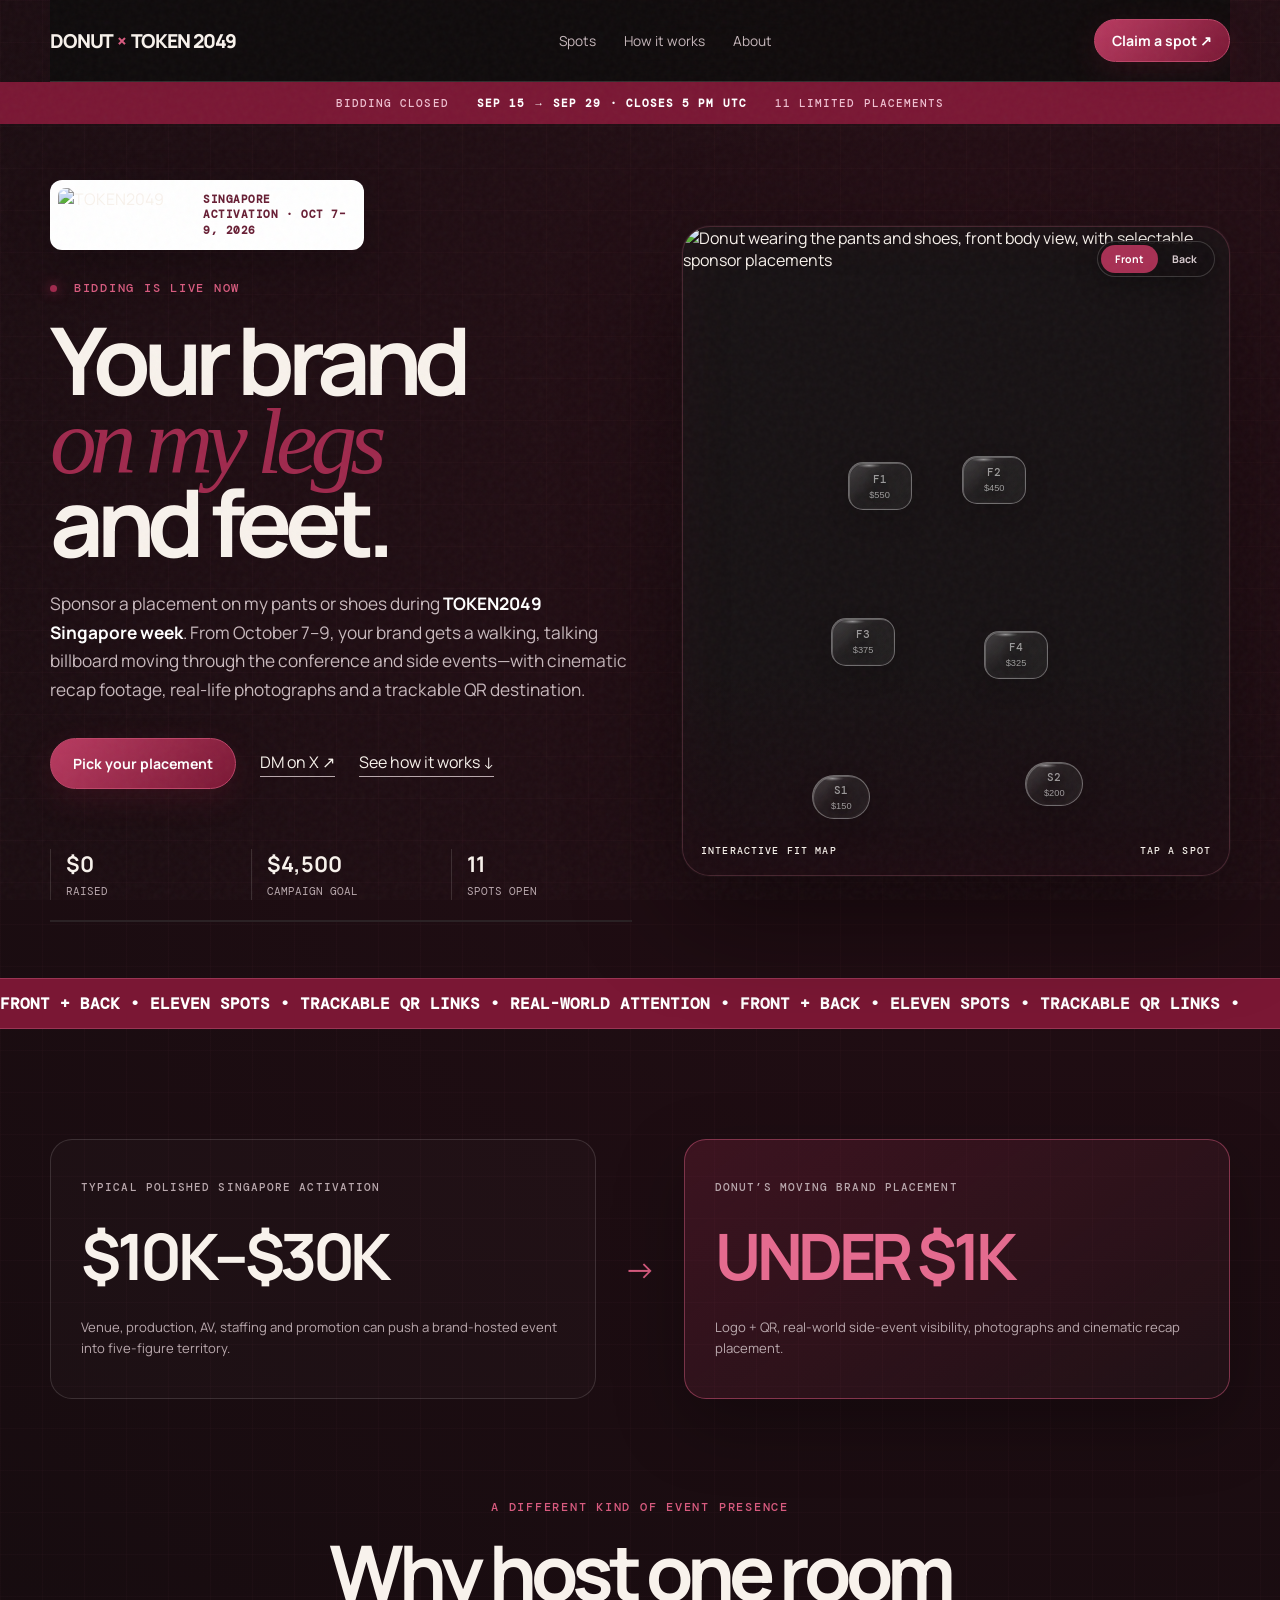
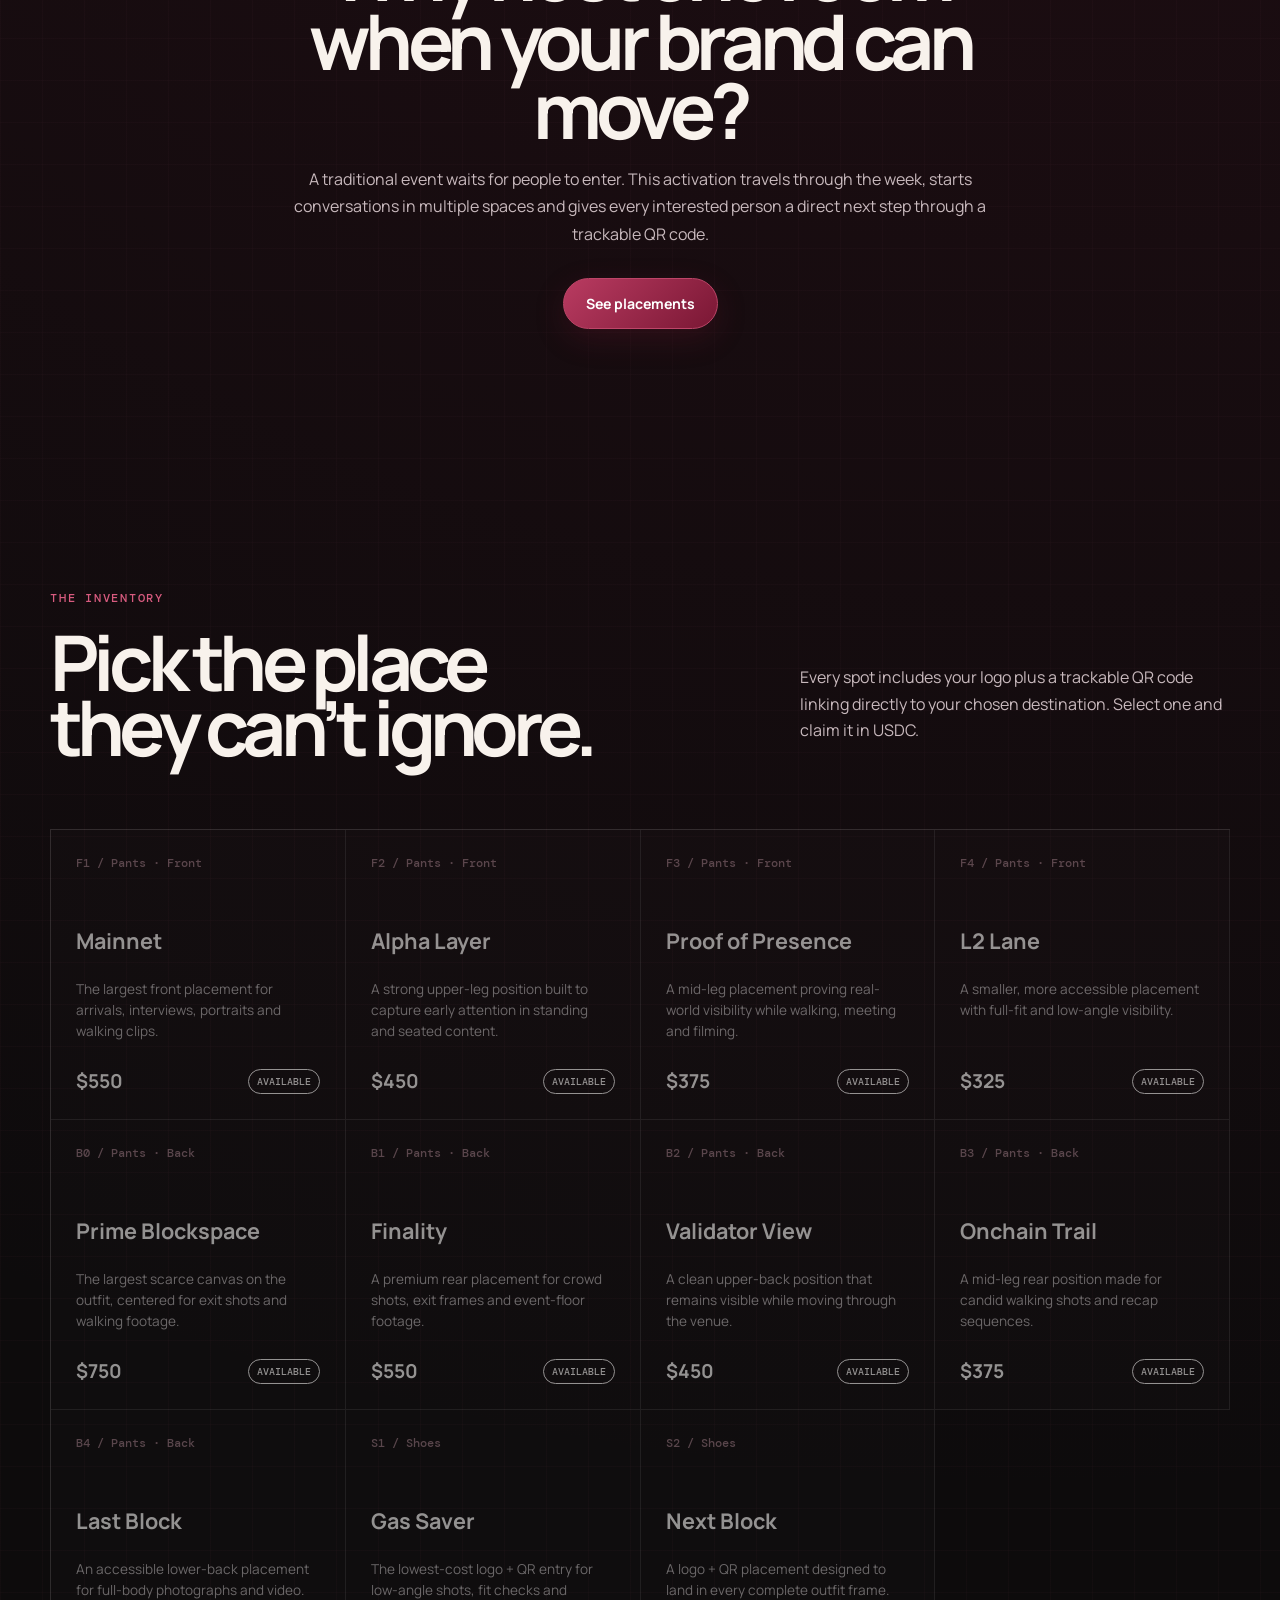
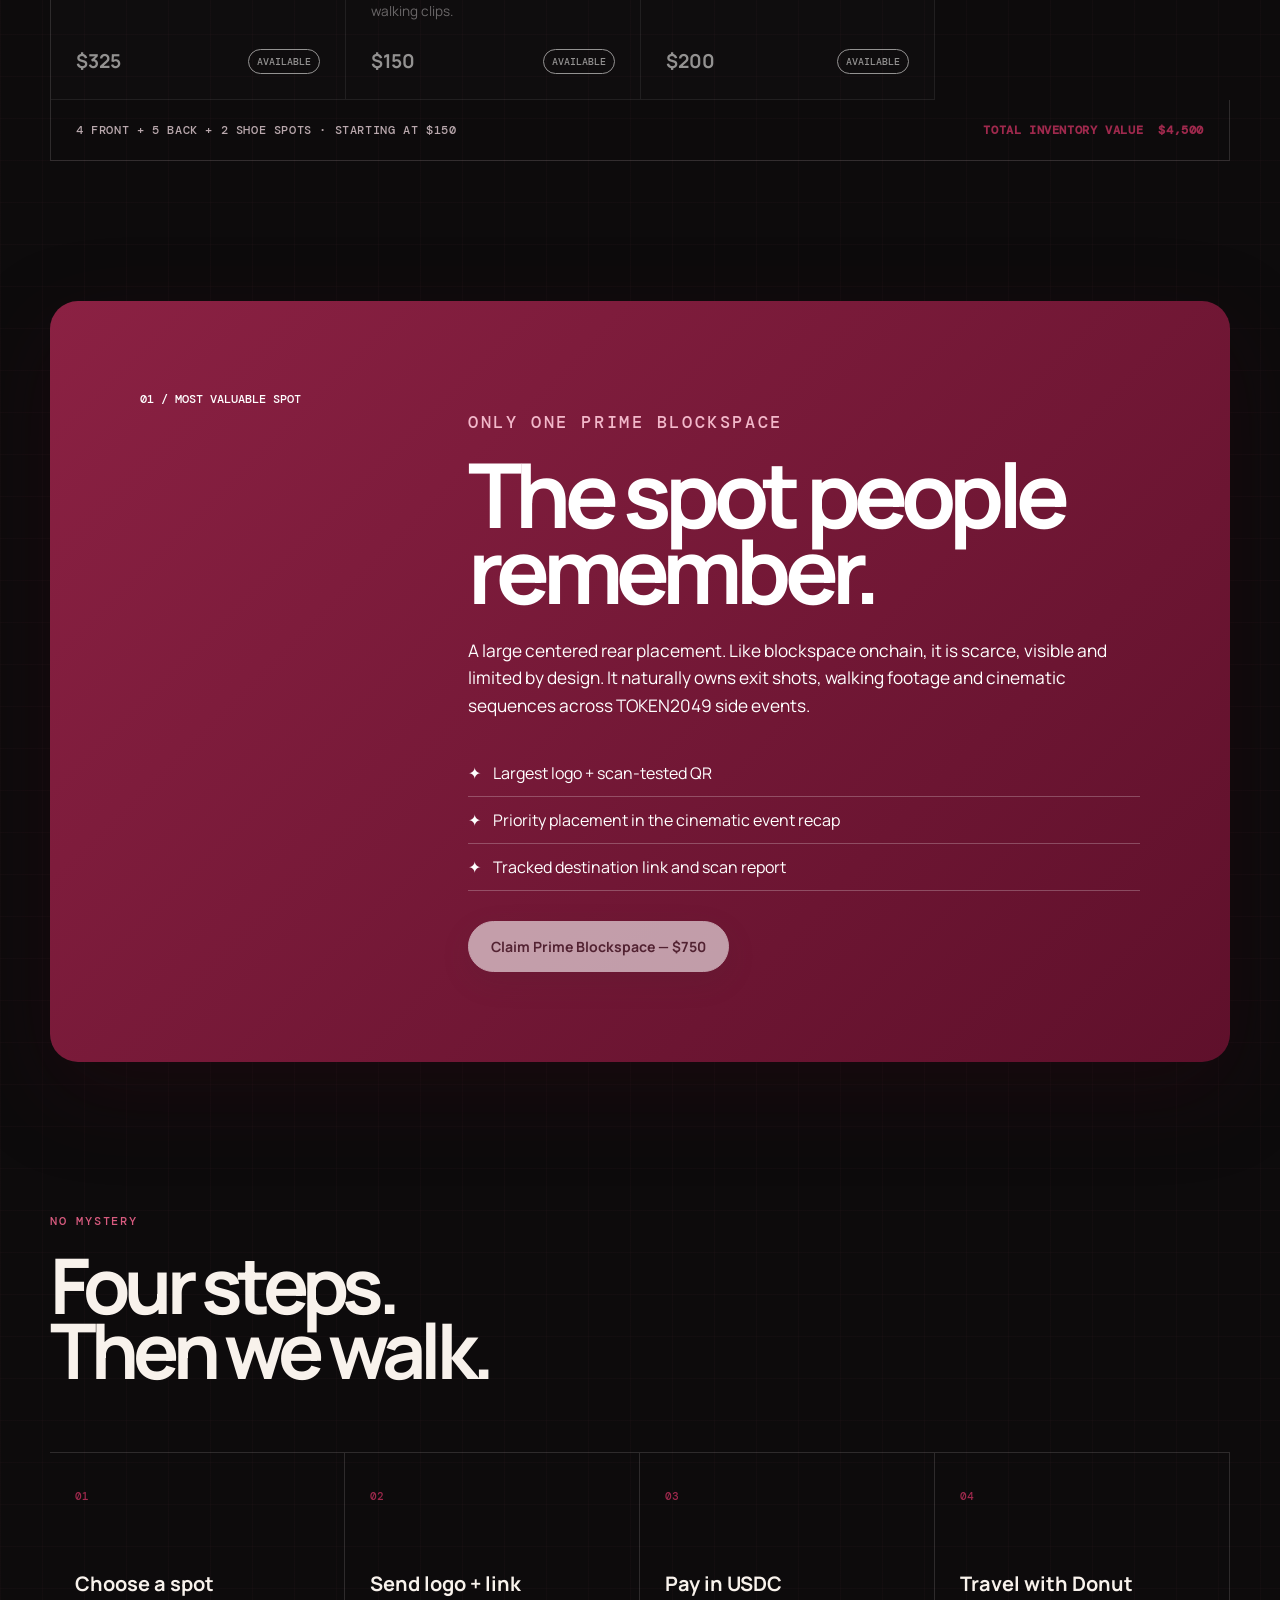
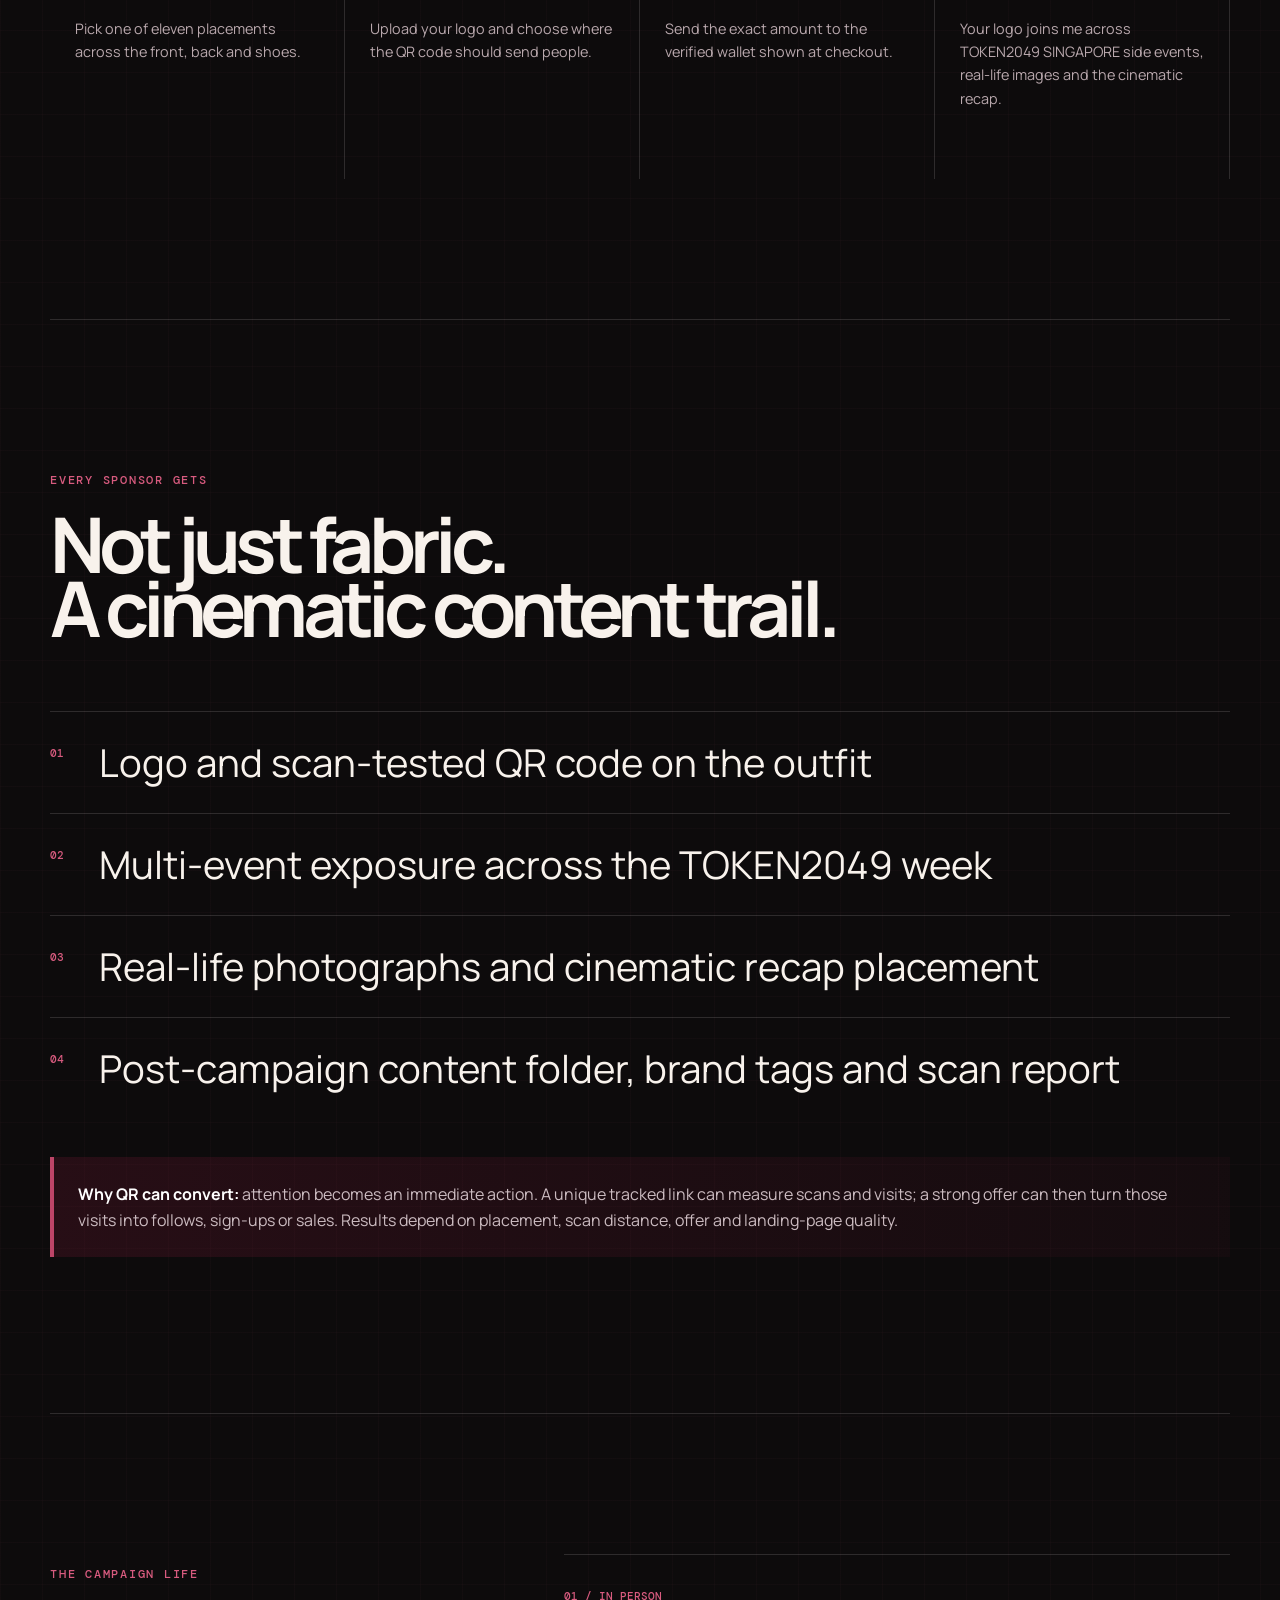
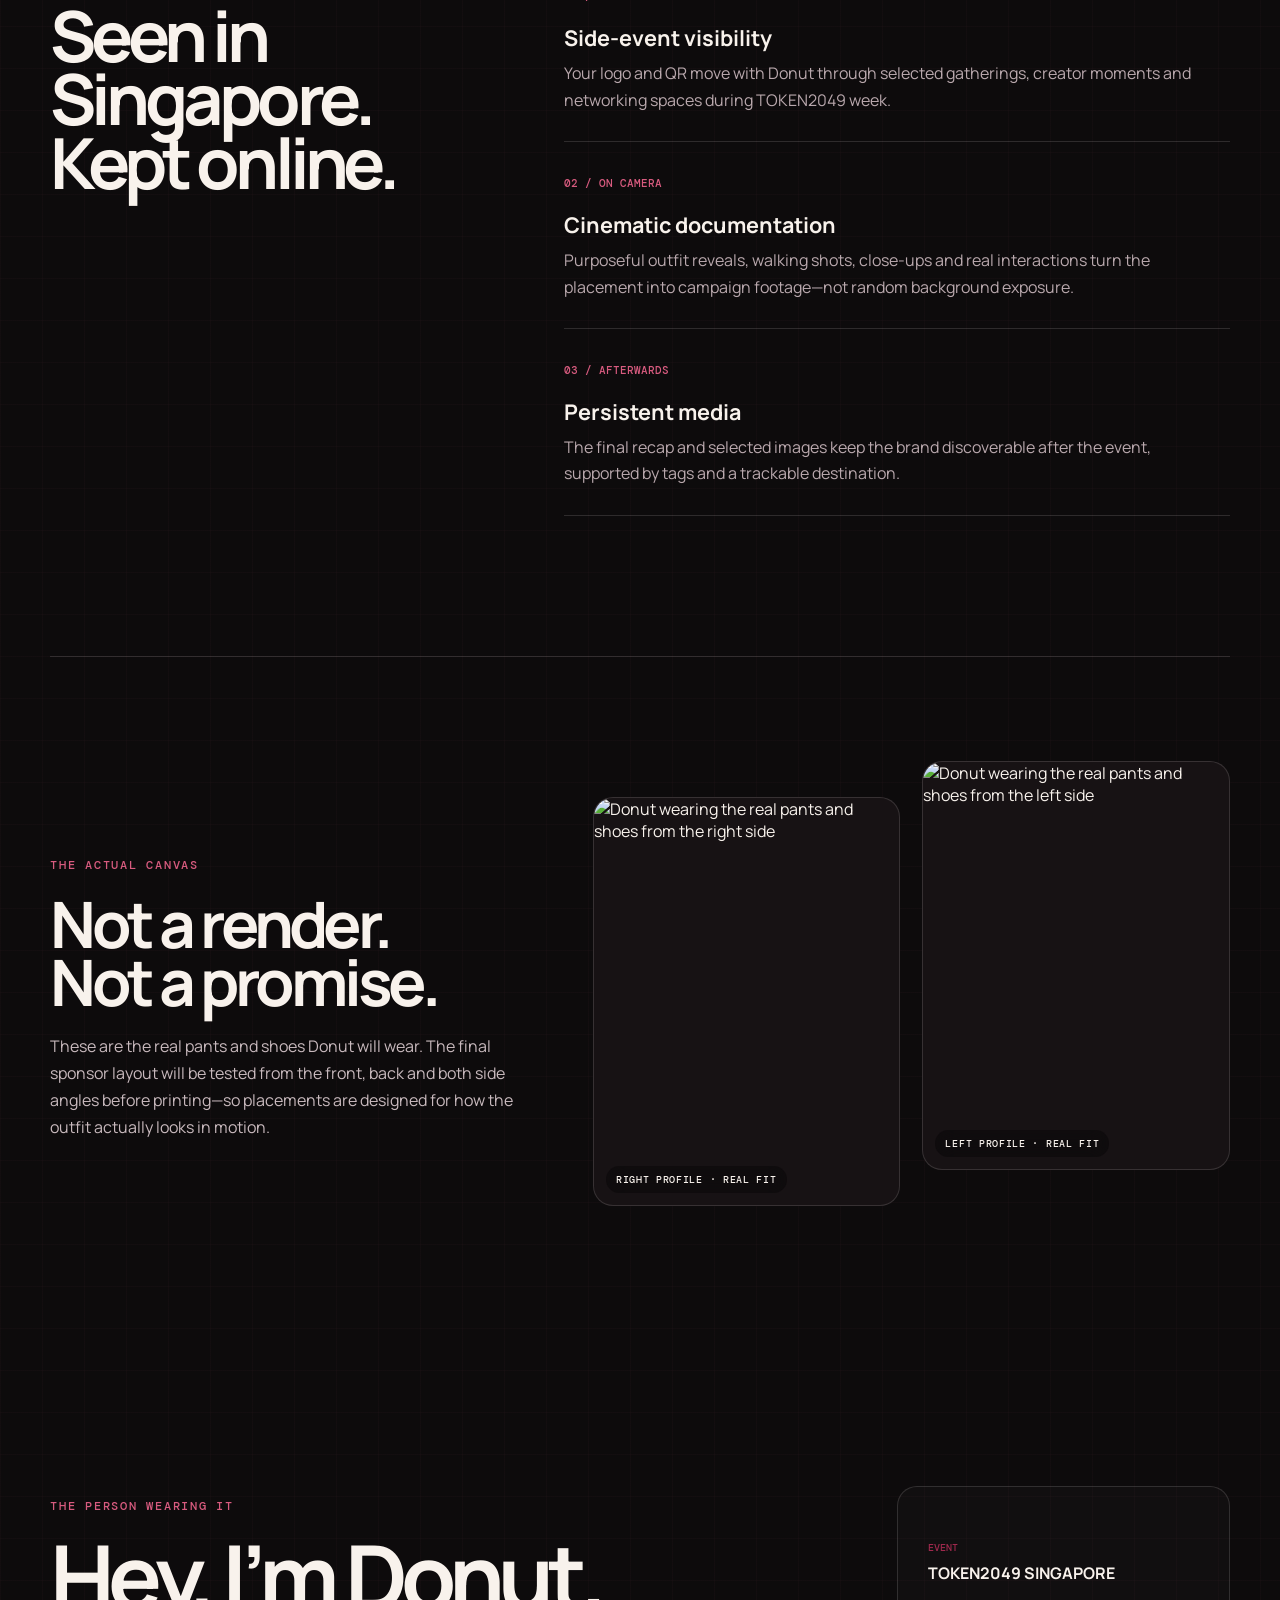
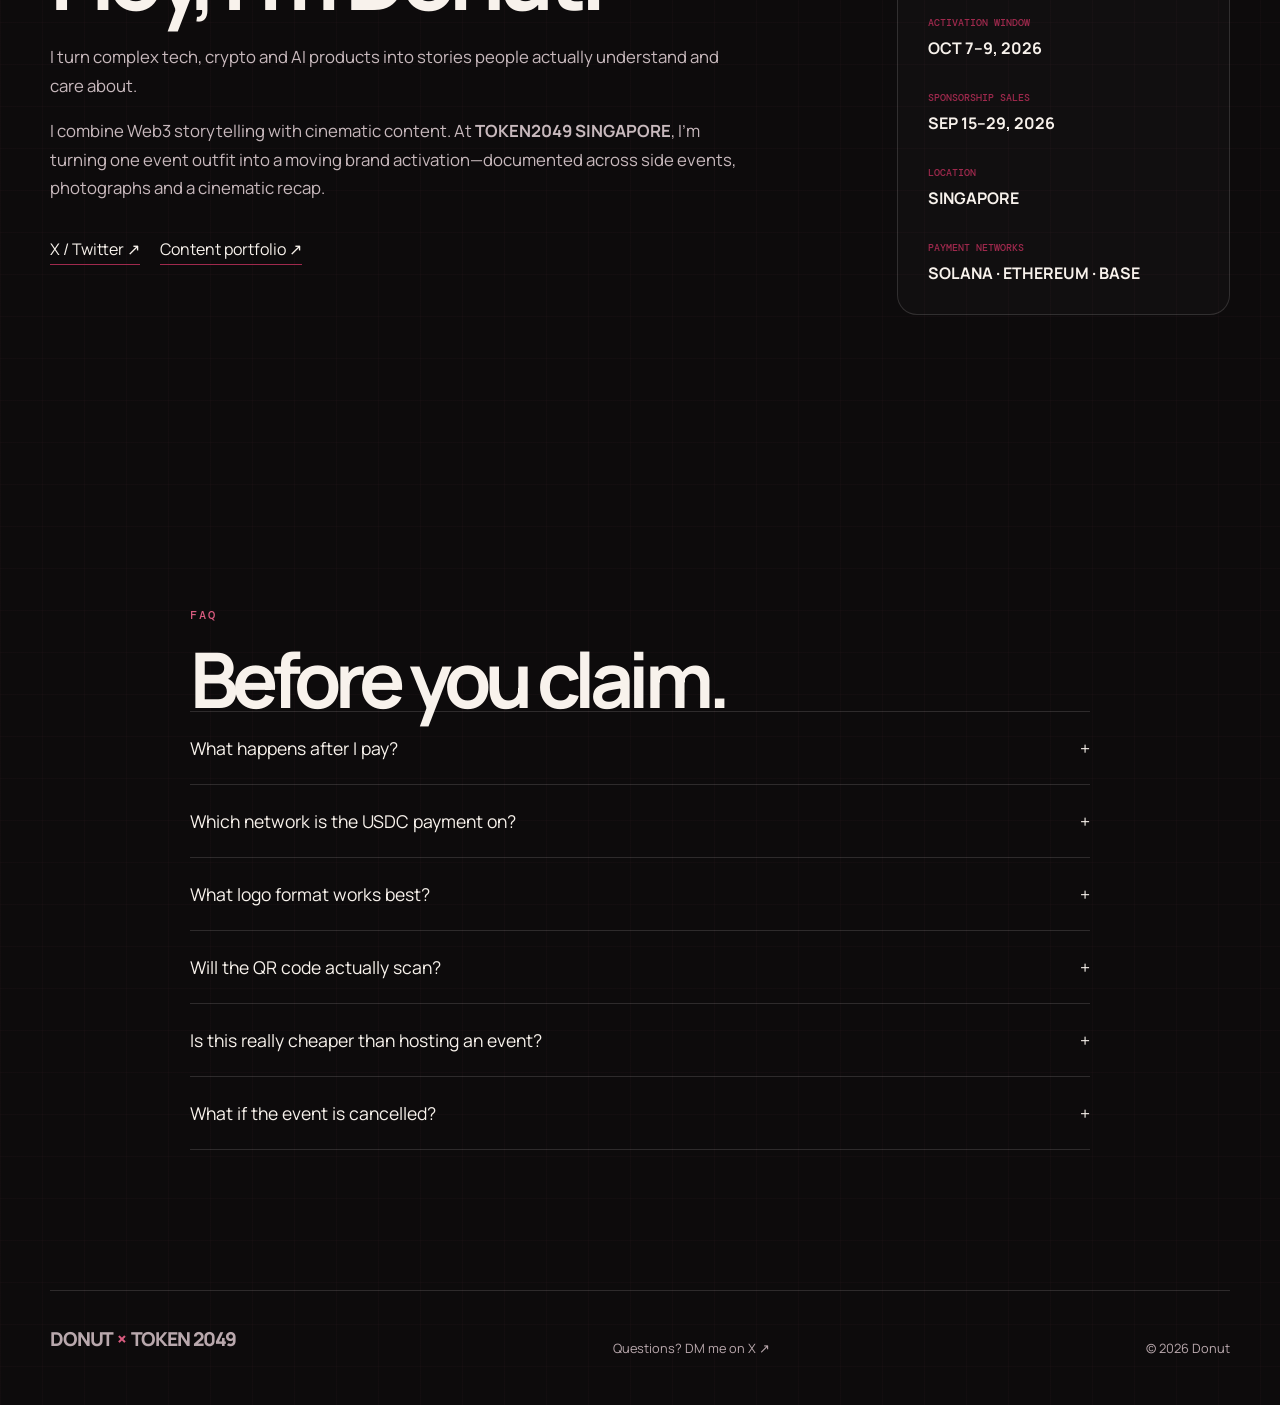
==== index.html @ ab28716c "Add files via upload" ====
<!doctype html>
<html lang="en">
<head>
  <meta charset="utf-8" />
  <meta name="viewport" content="width=device-width,initial-scale=1" />
  <meta name="theme-color" content="#0b0b0b" />
  <meta name="description" content="Your brand on Donut's legs and feet at TOKEN2049 SINGAPORE—real-world placement, cinematic side-event coverage and trackable QR traffic." />
  <title>Wear the Brand — Donut</title>
  <link rel="preconnect" href="https://fonts.googleapis.com">
  <link rel="preconnect" href="https://fonts.gstatic.com" crossorigin>
  <link href="https://fonts.googleapis.com/css2?family=DM+Mono:wght@400;500&family=Manrope:wght@400;600;700;800&display=swap" rel="stylesheet">
  <link rel="stylesheet" href="./styles.css" />
  <link rel="stylesheet" href="./theme.css" />
  <style>.inventory-total{display:flex;justify-content:space-between;gap:20px;padding:22px 25px;border:1px solid var(--line);border-top:0;font:500 .76rem DM Mono;text-transform:uppercase;letter-spacing:.05em}.inventory-total span{color:var(--muted)}.inventory-total strong{color:var(--acid)}@media(max-width:520px){.inventory-total{align-items:flex-start;flex-direction:column}}</style>
</head>
<body>
  <div class="grain"></div>
  <header class="nav wrap">
    <a class="brand" href="#top">DONUT<span>×</span>TOKEN 2049</a>
    <nav aria-label="Primary navigation">
      <a href="#spots">Spots</a><a href="#how">How it works</a><a href="#about">About</a>
    </nav>
    <a class="pill small" href="#spots">Claim a spot ↗</a>
  </header>
  <div class="sales-banner"><span id="sales-status">BIDDING LIVE</span><strong>SEP 15 → SEP 29 · CLOSES 5 PM UTC</strong><span>11 LIMITED PLACEMENTS</span></div>

  <main id="top">
    <section class="hero wrap">
      <div class="hero-copy">
        <div class="event-lockup"><img src="./assets/token2049-logo.jpg" alt="TOKEN2049" /><span>Singapore activation · Oct 7–9, 2026</span></div>
        <p class="eyebrow"><span class="live-dot"></span> Bidding is live now</p>
        <h1>Your brand<br><em>on my legs</em><br>and feet.</h1>
        <p class="lede">Sponsor a placement on my pants or shoes during <strong>TOKEN2049 Singapore week</strong>. From October 7–9, your brand gets a walking, talking billboard moving through the conference and side events—with cinematic recap footage, real-life photographs and a trackable QR destination.</p>
        <div class="hero-actions"><a class="pill" href="#spots">Pick your placement</a><a class="text-link" href="https://x.com/donutgrillfish?s=11" target="_blank" rel="noopener noreferrer">DM on X ↗</a><a class="text-link" href="#how">See how it works ↓</a></div>
        <div class="stats"><div><strong id="raised">$0</strong><span>raised</span></div><div><strong>$4,500</strong><span>campaign goal</span></div><div><strong id="open-count">11</strong><span>spots open</span></div></div>
        <div class="progress"><i id="progress-bar"></i></div>
      </div>

      <div class="fit-stage" aria-label="Interactive placement map">
        <div class="view-tabs"><button class="view-tab active" data-view="front">Front</button><button class="view-tab" data-view="back">Back</button></div>
        <div class="fit-view active" data-panel="front">
          <img src="./assets/donut-front-body.webp" alt="Donut wearing the pants and shoes, front body view, with selectable sponsor placements" />
          <button class="marker" style="--x:36%;--y:40%" data-id="F1"><b>F1</b><span>$550</span></button>
          <button class="marker" style="--x:57%;--y:39%" data-id="F2"><b>F2</b><span>$450</span></button>
          <button class="marker" style="--x:33%;--y:64%" data-id="F3"><b>F3</b><span>$375</span></button>
          <button class="marker" style="--x:61%;--y:66%" data-id="F4"><b>F4</b><span>$325</span></button>
          <button class="marker shoe" style="--x:29%;--y:88%" data-id="S1"><b>S1</b><span>$150</span></button>
          <button class="marker shoe" style="--x:68%;--y:86%" data-id="S2"><b>S2</b><span>$200</span></button>
        </div>
        <div class="fit-view" data-panel="back">
          <img src="./assets/donut-back-body.webp" alt="Donut wearing the pants and shoes, back body view, with selectable sponsor placements" />
          <button class="marker hero-marker" style="--x:50%;--y:29%" data-id="B0"><b>B0</b><span>$750</span></button>
          <button class="marker" style="--x:35%;--y:53%" data-id="B1"><b>B1</b><span>$550</span></button>
          <button class="marker" style="--x:63%;--y:50%" data-id="B2"><b>B2</b><span>$450</span></button>
          <button class="marker" style="--x:33%;--y:79%" data-id="B3"><b>B3</b><span>$375</span></button>
          <button class="marker" style="--x:67%;--y:74%" data-id="B4"><b>B4</b><span>$325</span></button>
        </div>
        <div class="fit-caption"><span>Interactive fit map</span><span>Tap a spot</span></div>
      </div>
    </section>

    <section class="ticker" aria-hidden="true"><div>FRONT + BACK • ELEVEN SPOTS • TRACKABLE QR LINKS • REAL-WORLD ATTENTION • FRONT + BACK • ELEVEN SPOTS • TRACKABLE QR LINKS •</div></section>

    <section class="value-contrast wrap" aria-labelledby="value-title">
      <div class="value-cost"><span>TYPICAL POLISHED SINGAPORE ACTIVATION</span><strong>$10K–$30K</strong><small>Venue, production, AV, staffing and promotion can push a brand-hosted event into five-figure territory.</small></div>
      <div class="value-arrow" aria-hidden="true">→</div>
      <div class="value-offer"><span>DONUT’S MOVING BRAND PLACEMENT</span><strong>UNDER $1K</strong><small>Logo + QR, real-world side-event visibility, photographs and cinematic recap placement.</small></div>
      <div class="value-copy"><p class="eyebrow">A different kind of event presence</p><h2 id="value-title">Why host one room<br>when your brand can move?</h2><p>A traditional event waits for people to enter. This activation travels through the week, starts conversations in multiple spaces and gives every interested person a direct next step through a trackable QR code.</p><a href="#spots" class="pill">See placements</a></div>
    </section>

    <section class="section wrap" id="spots">
      <div class="section-head"><div><p class="eyebrow">The inventory</p><h2>Pick the place<br>they can’t ignore.</h2></div><p>Every spot includes your logo plus a trackable QR code linking directly to your chosen destination. Select one and claim it in USDC.</p></div>
      <div class="spot-grid" id="spot-grid"></div>
      <div class="inventory-total"><span>4 front + 5 back + 2 shoe spots · starting at $150</span><strong>Total inventory value&nbsp; $4,500</strong></div>
    </section>

    <section class="feature wrap">
      <div class="feature-tag">01 / MOST VALUABLE SPOT</div>
      <div><p class="eyebrow">Only one Prime Blockspace</p><h2>The spot people remember.</h2><p>A large centered rear placement. Like blockspace onchain, it is scarce, visible and limited by design. It naturally owns exit shots, walking footage and cinematic sequences across TOKEN2049 side events.</p><ul><li>Largest logo + scan-tested QR</li><li>Priority placement in the cinematic event recap</li><li>Tracked destination link and scan report</li></ul><button class="pill claim-feature" data-id="B0">Claim Prime Blockspace — $750</button></div>
    </section>

    <section class="section wrap" id="how">
      <div class="section-head"><div><p class="eyebrow">No mystery</p><h2>Four steps.<br>Then we walk.</h2></div></div>
      <div class="steps">
        <article><b>01</b><h3>Choose a spot</h3><p>Pick one of eleven placements across the front, back and shoes.</p></article>
        <article><b>02</b><h3>Send logo + link</h3><p>Upload your logo and choose where the QR code should send people.</p></article>
        <article><b>03</b><h3>Pay in USDC</h3><p>Send the exact amount to the verified wallet shown at checkout.</p></article>
        <article><b>04</b><h3>Travel with Donut</h3><p>Your logo joins me across TOKEN2049 SINGAPORE side events, real-life images and the cinematic recap.</p></article>
      </div>
    </section>

    <section class="perks section wrap">
      <p class="eyebrow">Every sponsor gets</p><h2>Not just fabric.<br>A cinematic content trail.</h2>
      <div class="perk-list"><div><span>01</span>Logo and scan-tested QR code on the outfit</div><div><span>02</span>Multi-event exposure across the TOKEN2049 week</div><div><span>03</span>Real-life photographs and cinematic recap placement</div><div><span>04</span>Post-campaign content folder, brand tags and scan report</div></div>
      <p class="conversion-note"><strong>Why QR can convert:</strong> attention becomes an immediate action. A unique tracked link can measure scans and visits; a strong offer can then turn those visits into follows, sign-ups or sales. Results depend on placement, scan distance, offer and landing-page quality.</p>
    </section>

    <section class="campaign-life wrap" aria-labelledby="campaign-life-title">
      <div><p class="eyebrow">The campaign life</p><h2 id="campaign-life-title">Seen in Singapore.<br>Kept online.</h2></div>
      <div class="campaign-phases">
        <article><span>01 / IN PERSON</span><h3>Side-event visibility</h3><p>Your logo and QR move with Donut through selected gatherings, creator moments and networking spaces during TOKEN2049 week.</p></article>
        <article><span>02 / ON CAMERA</span><h3>Cinematic documentation</h3><p>Purposeful outfit reveals, walking shots, close-ups and real interactions turn the placement into campaign footage—not random background exposure.</p></article>
        <article><span>03 / AFTERWARDS</span><h3>Persistent media</h3><p>The final recap and selected images keep the brand discoverable after the event, supported by tags and a trackable destination.</p></article>
      </div>
    </section>

    <section class="real-fit wrap" aria-labelledby="real-fit-title">
      <div class="real-fit-copy"><p class="eyebrow">The actual canvas</p><h2 id="real-fit-title">Not a render.<br>Not a promise.</h2><p>These are the real pants and shoes Donut will wear. The final sponsor layout will be tested from the front, back and both side angles before printing—so placements are designed for how the outfit actually looks in motion.</p></div>
      <figure class="fit-proof fit-proof-a"><img src="./assets/donut-side-right.webp" alt="Donut wearing the real pants and shoes from the right side" /><figcaption>Right profile · real fit</figcaption></figure>
      <figure class="fit-proof fit-proof-b"><img src="./assets/donut-side-left.webp" alt="Donut wearing the real pants and shoes from the left side" /><figcaption>Left profile · real fit</figcaption></figure>
    </section>

    <section class="about wrap" id="about">
      <div class="about-card"><p class="eyebrow">The person wearing it</p><h2>Hey, I’m Donut.</h2><p>I turn complex tech, crypto and AI products into stories people actually understand and care about.</p><p>I combine Web3 storytelling with cinematic content. At <strong>TOKEN2049 SINGAPORE</strong>, I’m turning one event outfit into a moving brand activation—documented across side events, photographs and a cinematic recap.</p><div class="about-links"><a href="https://x.com/donutgrillfish?s=11" target="_blank" rel="noopener noreferrer">X / Twitter ↗</a><a href="https://donut-portfolio-one.vercel.app/content" target="_blank" rel="noopener noreferrer">Content portfolio ↗</a></div></div>
      <aside><span>EVENT</span><strong>TOKEN2049 SINGAPORE</strong><span>ACTIVATION WINDOW</span><strong>OCT 7–9, 2026</strong><span>SPONSORSHIP SALES</span><strong>SEP 15–29, 2026</strong><span>LOCATION</span><strong>SINGAPORE</strong><span>PAYMENT NETWORKS</span><strong>SOLANA · ETHEREUM · BASE</strong></aside>
    </section>

    <section class="section wrap faq"><p class="eyebrow">FAQ</p><h2>Before you claim.</h2>
      <details><summary>What happens after I pay?<span>+</span></summary><p>Submit the transaction hash and your logo. I’ll verify the payment and mark your placement as claimed.</p></details>
      <details><summary>Which network is the USDC payment on?<span>+</span></summary><p>Choose Solana, Ethereum ERC-20 or Base in the checkout. The verified wallet updates for the selected network. Only send native USDC on that exact network.</p></details>
      <details><summary>What logo format works best?<span>+</span></summary><p>A transparent SVG is ideal. A high-resolution transparent PNG also works.</p></details>
      <details><summary>Will the QR code actually scan?<span>+</span></summary><p>Each placement will be physically scan-tested before the event. Pants spots allow larger codes; shoe codes will use the flattest outward-facing area available. Final size depends on the real outfit photos and print test.</p></details>
      <details><summary>Is this really cheaper than hosting an event?<span>+</span></summary><p>Yes, compared with a polished brand-hosted activation. Public Singapore cost guides show that venue, production, AV, staffing and promotion can collectively reach five figures. Every placement here is below $1,000, although the experiences are not identical and results still depend on the offer and execution.</p></details>
      <details><summary>What if the event is cancelled?<span>+</span></summary><p>[INSERT YOUR REFUND POLICY].</p></details>
    </section>
  </main>

  <footer class="wrap"><a class="brand" href="#top">DONUT<span>×</span>TOKEN 2049</a><p>Questions? <a href="https://x.com/donutgrillfish?s=11" target="_blank" rel="noopener noreferrer">DM me on X ↗</a></p><p>© 2026 Donut</p></footer>

  <dialog id="claim-modal">
    <button class="modal-close" aria-label="Close dialog">×</button>
    <p class="eyebrow">Claim placement</p><h2 id="modal-title">T1 — $[PRICE]</h2>
    <form id="claim-form">
      <label>Brand name<input required name="brand" placeholder="Your project or company" /></label>
      <label>Work email<input required type="email" name="email" placeholder="you@brand.com" /></label>
      <label>QR destination<input required type="url" name="destination" placeholder="Website, X account, Telegram or campaign link" /></label>
      <label>Logo file <small>Optional — send it later if needed</small><input type="file" name="logo" accept=".png,.svg,image/png,image/svg+xml" /></label>
      <label>Transaction hash<input required name="transaction" placeholder="Paste USDC transaction hash" /></label>
      <label>Payment network<select id="payment-network" name="network"><option value="solana">Solana USDC</option><option value="ethereum">Ethereum ERC-20 USDC</option><option value="base">Base USDC</option></select></label>
      <div class="wallet"><span id="wallet-label">ONCHAIN CLAIM · SOLANA USDC</span><code id="wallet-address">9waU4ReAW6YCxbyCae4d2WsyQsTYhSkiA5s5pdFWG8ip</code><button type="button" id="copy-wallet">Copy selected wallet</button><small>Send only native USDC using the network selected above. A wrong-network transfer may be unrecoverable.</small></div>
      <button class="pill full" type="submit">Confirm my spot</button>
      <p class="form-note">This prototype stores nothing yet. Connect the form endpoint and wallet before launch.</p>
    </form>
  </dialog>
  <div class="toast" role="status" aria-live="polite"></div>
  <script src="./script.js"></script>
</body>
</html>
---- styles.css ----
:root{--ink:#0b0b0b;--paper:#f4f1e8;--acid:#c7ff34;--muted:#a8a8a1;--line:rgba(244,241,232,.18)}*{box-sizing:border-box}html{scroll-behavior:smooth}body{margin:0;background:var(--ink);color:var(--paper);font-family:Manrope,Arial,sans-serif;overflow-x:hidden}a{color:inherit;text-decoration:none}.grain{position:fixed;inset:0;pointer-events:none;z-index:20;opacity:.055;background-image:url("data:image/svg+xml,%3Csvg viewBox='0 0 180 180' xmlns='http://www.w3.org/2000/svg'%3E%3Cfilter id='n'%3E%3CfeTurbulence type='fractalNoise' baseFrequency='.9' numOctaves='3' stitchTiles='stitch'/%3E%3C/filter%3E%3Crect width='100%25' height='100%25' filter='url(%23n)' opacity='.8'/%3E%3C/svg%3E")}.wrap{width:min(1180px,calc(100% - 40px));margin-inline:auto}.nav{height:82px;display:flex;align-items:center;justify-content:space-between;border-bottom:1px solid var(--line);position:relative;z-index:10}.brand{font-weight:800;letter-spacing:-.06em;font-size:1.2rem}.brand span{color:var(--acid);margin-inline:.22em}.nav nav{display:flex;gap:28px;font-size:.86rem;color:var(--muted)}.nav nav a:hover{color:var(--paper)}.pill{border:1px solid var(--acid);background:var(--acid);color:var(--ink);border-radius:999px;padding:15px 22px;font:700 .88rem Manrope;display:inline-flex;align-items:center;justify-content:center;cursor:pointer;transition:.2s}.pill:hover{box-shadow:0 0 0 5px rgba(199,255,52,.15);transform:translateY(-2px)}.pill.small{padding:11px 17px}.hero{min-height:calc(100vh - 82px);display:grid;grid-template-columns:1.03fr .97fr;align-items:center;gap:50px;padding-block:56px}.eyebrow{text-transform:uppercase;font:500 .73rem DM Mono;letter-spacing:.15em;color:var(--acid)}.live-dot{display:inline-block;width:7px;height:7px;background:var(--acid);border-radius:50%;box-shadow:0 0 12px var(--acid);margin-right:8px}.hero h1,.section h2,.feature h2,.about h2{font-size:clamp(3.5rem,7.3vw,7.2rem);letter-spacing:-.075em;line-height:.84;margin:24px 0 30px}.hero h1 em{font-family:Georgia,serif;font-weight:400;color:var(--acid)}.lede{max-width:620px;color:#c6c6bf;font-size:1.08rem;line-height:1.65}.lede strong{color:var(--paper)}.hero-actions{display:flex;gap:24px;align-items:center;margin-top:34px}.text-link{border-bottom:1px solid var(--muted);padding-bottom:3px}.stats{display:grid;grid-template-columns:repeat(3,1fr);gap:20px;margin-top:60px}.stats div{border-left:1px solid var(--line);padding-left:15px}.stats strong{font-size:1.35rem;display:block}.stats span{font:400 .68rem DM Mono;color:var(--muted);text-transform:uppercase}.progress{height:2px;background:#333;margin-top:20px}.progress i{height:100%;width:0;background:var(--acid);display:block}.fit-stage{position:relative;border-radius:28px;overflow:hidden;min-height:650px;background:#161616;border:1px solid var(--line)}.fit-stage:after{content:"";position:absolute;inset:0;background:linear-gradient(180deg,transparent 65%,rgba(0,0,0,.5));pointer-events:none}.fit-stage img{width:100%;height:100%;object-fit:cover;position:absolute;inset:0}.marker{position:absolute;left:var(--x);top:var(--y);transform:translate(-50%,-50%);z-index:2;width:76px;height:76px;border-radius:50%;border:1px solid rgba(255,255,255,.65);background:rgba(11,11,11,.65);color:white;backdrop-filter:blur(10px);cursor:pointer;transition:.2s}.marker:before{content:"";position:absolute;inset:-7px;border:1px dashed rgba(199,255,52,.45);border-radius:50%}.marker:hover,.marker.active{background:var(--acid);color:var(--ink);scale:1.08}.marker b{display:block;font:500 .8rem DM Mono}.marker span{font-size:.62rem}.marker.shoe{width:68px;height:68px}.fit-caption{position:absolute;z-index:3;bottom:18px;left:18px;right:18px;display:flex;justify-content:space-between;font:500 .65rem DM Mono;text-transform:uppercase;letter-spacing:.11em}.ticker{border-block:1px solid var(--line);overflow:hidden;white-space:nowrap;color:var(--ink);background:var(--acid);font:800 1rem DM Mono;padding:14px 0}.ticker div{animation:marquee 18s linear infinite}@keyframes marquee{to{transform:translateX(-50%)}}.section{padding-block:140px}.section-head{display:flex;justify-content:space-between;gap:40px;align-items:end;margin-bottom:70px}.section-head h2,.perks h2,.faq h2{font-size:clamp(3rem,6vw,6rem);margin-bottom:0}.section-head>p{max-width:430px;color:var(--muted);line-height:1.65}.spot-grid{display:grid;grid-template-columns:repeat(4,1fr);border-top:1px solid var(--line);border-left:1px solid var(--line)}.spot-card{min-height:290px;padding:25px;border-right:1px solid var(--line);border-bottom:1px solid var(--line);display:flex;flex-direction:column;cursor:pointer;transition:.25s}.spot-card:hover{background:var(--paper);color:var(--ink)}.spot-card .code{font:500 .75rem DM Mono;color:var(--acid)}.spot-card:hover .code{color:#558600}.spot-card h3{font-size:1.35rem;margin:55px 0 10px}.spot-card p{font-size:.85rem;line-height:1.55;color:var(--muted)}.spot-card footer{margin-top:auto;display:flex;justify-content:space-between;align-items:end}.spot-card footer strong{font-size:1.2rem}.available{font:500 .65rem DM Mono;text-transform:uppercase;border:1px solid currentColor;border-radius:99px;padding:5px 8px}.feature{background:var(--acid);color:var(--ink);display:grid;grid-template-columns:.6fr 1.4fr;gap:40px;padding:90px;border-radius:28px}.feature-tag{font:500 .75rem DM Mono}.feature h2{font-size:clamp(3.5rem,7vw,7rem);margin-top:20px}.feature .eyebrow{color:#3a4d00}.feature p{max-width:650px;font-size:1.08rem;line-height:1.6}.feature ul{list-style:none;padding:0;margin:30px 0}.feature li{padding:12px 0;border-bottom:1px solid rgba(0,0,0,.25)}.feature li:before{content:"✦";margin-right:12px}.feature .pill{background:var(--ink);color:var(--paper);border-color:var(--ink)}.steps{display:grid;grid-template-columns:repeat(4,1fr);border-top:1px solid var(--line)}.steps article{padding:30px 25px 55px;border-right:1px solid var(--line)}.steps b{font:500 .7rem DM Mono;color:var(--acid)}.steps h3{font-size:1.25rem;margin-top:65px}.steps p{color:var(--muted);line-height:1.6;font-size:.9rem}.perks{border-block:1px solid var(--line)}.perk-list{margin-top:70px}.perk-list div{font-size:clamp(1.4rem,3vw,2.6rem);padding:24px 0;border-top:1px solid var(--line);display:flex;gap:35px}.perk-list span{font:500 .7rem DM Mono;color:var(--acid);padding-top:10px}.about{display:grid;grid-template-columns:1.4fr .6fr;gap:70px;padding-block:140px}.about-card p:not(.eyebrow){color:#c1c1bb;line-height:1.7;max-width:700px;font-size:1.05rem}.about-card h2{font-size:clamp(3.8rem,7vw,7rem)}.about-links{display:flex;gap:20px;margin-top:35px}.about-links a{border-bottom:1px solid var(--acid);padding-bottom:4px}.about aside{border:1px solid var(--line);border-radius:20px;padding:30px;display:grid;align-content:center;gap:8px}.about aside span{font:500 .65rem DM Mono;color:var(--acid);margin-top:24px}.about aside strong{font-size:1rem;word-break:break-word}.faq{max-width:900px}.faq details{border-top:1px solid var(--line)}.faq details:last-child{border-bottom:1px solid var(--line)}.faq summary{cursor:pointer;list-style:none;font-size:1.1rem;padding:24px 0;display:flex;justify-content:space-between}.faq details p{color:var(--muted);line-height:1.6;max-width:700px}.faq details[open] summary span{transform:rotate(45deg)}footer.wrap{border-top:1px solid var(--line);padding-block:35px;display:flex;justify-content:space-between;color:var(--muted);font-size:.8rem}dialog{width:min(560px,calc(100% - 28px));background:#111;color:var(--paper);border:1px solid #3a3a3a;border-radius:24px;padding:38px;box-shadow:0 30px 120px #000}dialog::backdrop{background:rgba(0,0,0,.76);backdrop-filter:blur(8px)}dialog h2{font-size:2.2rem;letter-spacing:-.05em}.modal-close{position:absolute;right:20px;top:18px;border:0;background:transparent;color:white;font-size:1.8rem;cursor:pointer}form{display:grid;gap:18px}label{display:grid;gap:8px;font:500 .72rem DM Mono;text-transform:uppercase;color:var(--muted)}input{width:100%;background:#1e1e1e;border:1px solid #363636;border-radius:10px;padding:14px;color:white;font:400 .95rem Manrope}.wallet{background:var(--acid);color:var(--ink);padding:16px;border-radius:12px;display:grid;gap:7px}.wallet span{font-size:.7rem;text-transform:uppercase}.wallet code{overflow:hidden;text-overflow:ellipsis}.wallet button{justify-self:start;border:0;background:#0b0b0b;color:white;border-radius:99px;padding:6px 10px;cursor:pointer}.full{width:100%}.form-note{font-size:.72rem;color:var(--muted);line-height:1.5}.toast{position:fixed;bottom:24px;left:50%;transform:translate(-50%,20px);opacity:0;background:var(--acid);color:var(--ink);border-radius:99px;padding:12px 18px;z-index:99;font-weight:700;transition:.25s}.toast.show{opacity:1;transform:translate(-50%,0)}@media(max-width:850px){.nav nav{display:none}.hero{grid-template-columns:1fr}.hero-copy{padding-top:30px}.fit-stage{min-height:620px}.stats{margin-top:40px}.spot-grid{grid-template-columns:repeat(2,1fr)}.feature{grid-template-columns:1fr;padding:45px 25px}.steps{grid-template-columns:repeat(2,1fr)}.about{grid-template-columns:1fr}.section{padding-block:95px}}@media(max-width:520px){.wrap{width:min(100% - 24px,1180px)}.nav{height:68px}.nav .pill{font-size:0;padding:10px}.nav .pill:after{content:"Claim ↗";font-size:.74rem}.hero{padding-top:24px}.hero h1{font-size:3.55rem}.hero-actions{align-items:flex-start;flex-direction:column}.fit-stage{min-height:500px}.marker{width:56px;height:56px}.marker.shoe{width:52px;height:52px}.stats{gap:8px}.stats strong{font-size:1.1rem}.section-head{display:block}.section-head>p{margin-top:30px}.spot-grid{grid-template-columns:1fr}.steps{grid-template-columns:1fr}.feature{width:calc(100% - 24px)}footer.wrap{flex-direction:column;gap:12px}dialog{padding:30px 20px}}
---- theme.css ----
:root{
  --ink:#f8f2ec;
  --paper:#0d0b0c;
  --acid:#9f294d;
  --muted:#b9a8ad;
  --line:rgba(248,242,236,.14)
}
body{background-image:linear-gradient(rgba(216,91,127,.026) 1px,transparent 1px),linear-gradient(90deg,rgba(216,91,127,.026) 1px,transparent 1px),radial-gradient(circle at 82% 4%,rgba(122,23,52,.22),transparent 30%);background-size:42px 42px,42px 42px,auto;background-color:var(--paper);color:var(--ink)}
.grain{opacity:.045}
.nav{background:rgba(13,11,12,.82);backdrop-filter:blur(18px);border-color:var(--line)}
.sales-banner{min-height:42px;padding:9px 20px;display:flex;align-items:center;justify-content:center;gap:28px;background:#7a1734;color:#fff;font:500 .67rem DM Mono;letter-spacing:.1em;text-align:center}.sales-banner strong{color:#fff}.sales-banner span{color:#efbfd0}
.nav nav{color:#c7b8bc}.nav nav a:hover{color:#fff}
.brand span,.eyebrow,.perk-list span,.inventory-total strong{color:#d85b7f}
.pill{background:linear-gradient(135deg,#b93b61,#7a1734);border-color:#bd4568;color:#fff;box-shadow:0 10px 30px rgba(122,23,52,.24)}
.pill:hover{box-shadow:0 0 0 5px rgba(185,59,97,.16),0 16px 35px rgba(122,23,52,.3)}
.lede,.about-card p:not(.eyebrow),.section-head>p{color:#c8b9bd}.lede strong{color:#fff}
.event-lockup{display:inline-flex;align-items:center;gap:15px;padding:7px 15px 7px 7px;margin-bottom:18px;background:#fff;border:1px solid rgba(255,255,255,.16);border-radius:12px;box-shadow:0 15px 45px rgba(0,0,0,.24)}.event-lockup img{width:130px;height:54px;object-fit:contain;border-radius:8px}.event-lockup span{color:#681f35;font:700 .68rem DM Mono;text-transform:uppercase;letter-spacing:.05em;max-width:145px;line-height:1.4}
.progress{background:#2b2225}.progress i{background:#bf4569}
.fit-stage{background:#171214;border-color:rgba(216,91,127,.25);box-shadow:0 35px 110px rgba(0,0,0,.48),0 0 0 1px rgba(255,255,255,.03),inset 0 0 60px rgba(122,23,52,.08)}
.fit-stage:after{background:linear-gradient(180deg,transparent 68%,rgba(31,5,14,.5))}
.fit-view{display:none;position:absolute;inset:0}.fit-view.active{display:block}.fit-view img{width:100%;height:100%;object-fit:cover;object-position:center}
.view-tabs{position:absolute;z-index:6;top:14px;right:14px;display:flex;padding:3px;background:rgba(20,15,17,.9);border:1px solid rgba(255,255,255,.17);border-radius:999px;box-shadow:0 8px 24px rgba(0,0,0,.28);backdrop-filter:blur(15px)}
.view-tab{border:0;background:transparent;color:#d8cbd0;border-radius:999px;padding:7px 14px;font:700 .66rem Manrope;cursor:pointer}.view-tab:hover{color:#fff}.view-tab.active{background:#a72f53;color:white}
.marker,.marker.shoe{width:64px;height:48px;border-radius:15px;background:linear-gradient(145deg,rgba(255,255,255,.2),rgba(255,255,255,.09) 48%,rgba(255,255,255,.04));color:#fff;border:1px solid rgba(255,255,255,.62);box-shadow:inset 1px 1px 0 rgba(255,255,255,.48),inset -1px -1px 0 rgba(255,255,255,.08),0 9px 24px rgba(0,0,0,.24);backdrop-filter:blur(18px) saturate(105%);-webkit-backdrop-filter:blur(18px) saturate(105%);overflow:visible}
.marker:before{content:"";position:absolute;inset:1px;border:0;border-radius:inherit;background:linear-gradient(135deg,rgba(255,255,255,.16),transparent 42%,rgba(255,255,255,.06));box-shadow:none;pointer-events:none}.marker:after{content:"";position:absolute;left:8px;top:0;width:40%;height:5px;border-radius:999px;background:radial-gradient(ellipse,rgba(255,255,255,.92),rgba(255,255,255,.25) 45%,transparent 72%);filter:blur(.2px);pointer-events:none}.marker:hover,.marker.active{background:linear-gradient(145deg,rgba(255,255,255,.3),rgba(255,255,255,.14) 55%,rgba(255,255,255,.08));color:#fff;scale:1.04}.marker b,.marker span{position:relative;z-index:1;text-shadow:0 2px 7px rgba(0,0,0,.95)}.marker b{font-size:.7rem}.marker span{font-size:.58rem}.marker.shoe{width:58px;height:44px;border-radius:999px}
.hero-marker{width:140px;height:94px;border-radius:26px;background:linear-gradient(145deg,rgba(255,255,255,.24),rgba(255,255,255,.1) 50%,rgba(255,255,255,.045));color:#fff;border-color:rgba(255,255,255,.72);box-shadow:inset 1px 1px 0 rgba(255,255,255,.55),inset -1px -1px 0 rgba(255,255,255,.1),0 14px 36px rgba(0,0,0,.3)}.hero-marker:after{left:14px;width:36%;height:7px}.hero-marker b{font-size:.84rem}.hero-marker span{font-size:.68rem}
.sales-closed [data-id]{cursor:not-allowed;filter:saturate(.25);opacity:.58}.sales-closed .spot-card:hover{background:rgba(255,255,255,.015);color:inherit;transform:none}.sales-closed .spot-card:hover .code{color:#d85b7f}.sales-closed .spot-card:hover p{color:inherit}
.ticker{background:#7a1734;color:#fff;border-color:#9b3554}
.value-contrast{padding-block:110px;display:grid;grid-template-columns:1fr auto 1fr;gap:28px;align-items:center}.value-cost,.value-offer{min-height:260px;padding:30px;border:1px solid var(--line);border-radius:22px;display:flex;flex-direction:column;justify-content:center;background:rgba(255,255,255,.02)}.value-offer{border-color:rgba(216,91,127,.48);background:linear-gradient(145deg,rgba(159,41,77,.24),rgba(255,255,255,.02));box-shadow:0 25px 70px rgba(0,0,0,.28)}.value-cost span,.value-offer span{font:500 .68rem DM Mono;letter-spacing:.1em;color:#b9a8ad}.value-cost strong,.value-offer strong{display:block;font-size:clamp(2.8rem,5vw,5.2rem);letter-spacing:-.07em;margin:18px 0}.value-offer strong{color:#e46b8f}.value-cost small,.value-offer small{font-size:.82rem;line-height:1.6;color:#b9a8ad}.value-arrow{font-size:2rem;color:#d85b7f}.value-copy{grid-column:1/-1;text-align:center;max-width:880px;margin:60px auto 0}.value-copy h2{font-size:clamp(3rem,6vw,6rem);letter-spacing:-.07em;line-height:.9;margin:22px 0}.value-copy>p:not(.eyebrow){color:#c8b9bd;line-height:1.7;max-width:700px;margin:0 auto 30px}
.spot-card{background:rgba(255,255,255,.015)}.spot-card:hover{background:#851f40;color:#fff}.spot-card .code{color:#d85b7f}.spot-card:hover .code,.spot-card:hover p{color:#fff}
.feature{background:linear-gradient(135deg,#8b2143,#5f102b);color:#fff;box-shadow:0 30px 90px rgba(50,5,20,.3)}.feature .eyebrow{color:#f2b8ca}.feature .pill{background:#fff;color:#681f35;border-color:#fff}.feature li{border-color:rgba(255,255,255,.24)}
.conversion-note{margin-top:38px;padding:24px;border-left:4px solid #bd4568;background:linear-gradient(90deg,rgba(122,23,52,.24),rgba(122,23,52,.07));color:#cbbbc0;line-height:1.65}.conversion-note strong{color:#fff}
.campaign-life{padding-block:140px;display:grid;grid-template-columns:.8fr 1.2fr;gap:70px;border-bottom:1px solid var(--line)}.campaign-life h2{font-size:clamp(3rem,5.5vw,5.8rem);letter-spacing:-.07em;line-height:.9;margin:22px 0}.campaign-phases{border-top:1px solid var(--line)}.campaign-phases article{padding:28px 0;border-bottom:1px solid var(--line)}.campaign-phases span{font:500 .7rem DM Mono;color:#d85b7f}.campaign-phases h3{font-size:1.35rem;margin:18px 0 8px}.campaign-phases p{color:#b9a8ad;line-height:1.65;max-width:650px;margin:0}
.real-fit{padding-block:140px;display:grid;grid-template-columns:1.05fr .62fr .62fr;gap:22px;align-items:end}.real-fit-copy{align-self:center;padding-right:40px}.real-fit h2{font-size:clamp(3.1rem,5vw,5.5rem);letter-spacing:-.07em;line-height:.9;margin:22px 0}.real-fit-copy>p:not(.eyebrow){color:#c8b9bd;line-height:1.7}.fit-proof{margin:0;position:relative;border:1px solid var(--line);border-radius:20px;overflow:hidden;background:#171214}.fit-proof-b{transform:translateY(-36px)}.fit-proof img{display:block;width:100%;aspect-ratio:3/4;object-fit:cover}.fit-proof figcaption{position:absolute;left:12px;bottom:12px;padding:7px 10px;border-radius:999px;background:rgba(13,11,12,.78);backdrop-filter:blur(10px);font:500 .62rem DM Mono;text-transform:uppercase;letter-spacing:.07em}
.about aside,.spot-grid,.spot-card,.steps,.faq details,footer.wrap,.inventory-total{border-color:var(--line)}
.about aside{background:rgba(255,255,255,.02)}
.faq summary{color:#f8f2ec}.faq details p{color:#b9a8ad}
dialog{background:#161113;color:#f8f2ec;border-color:rgba(255,255,255,.16)}dialog::backdrop{background:rgba(0,0,0,.76)}.modal-close{color:#fff}
input,select{background:#21191c;border:1px solid rgba(255,255,255,.15);border-radius:10px;padding:14px;color:#fff;font:400 .95rem Manrope}input:focus,select:focus{outline:2px solid #b93b61;border-color:transparent}
.wallet{background:#f0dce3;color:#4d1024}.wallet button{background:#681f35}.wallet small{font-size:.68rem;line-height:1.45;color:#714158}
@media(max-width:850px){.campaign-life{grid-template-columns:1fr;padding-block:95px}.value-contrast{grid-template-columns:1fr}.value-arrow{transform:rotate(90deg);justify-self:center}.value-copy{grid-column:1;margin-top:35px}.real-fit{grid-template-columns:1fr 1fr;padding-block:95px}.real-fit-copy{grid-column:1/-1;padding-right:0}.fit-proof-b{transform:none}}
@media(max-width:520px){.sales-banner{gap:10px;justify-content:space-between;font-size:.58rem}.sales-banner span:last-child{display:none}.nav .brand{font-size:.88rem;letter-spacing:-.045em}.event-lockup{width:100%;justify-content:space-between}.view-tabs{top:10px;right:10px}.marker{width:52px;height:40px;border-radius:13px}.marker.shoe{width:48px;height:38px}.hero-marker{width:116px;height:78px;border-radius:22px}.fit-stage{box-shadow:0 22px 65px rgba(0,0,0,.45)}}
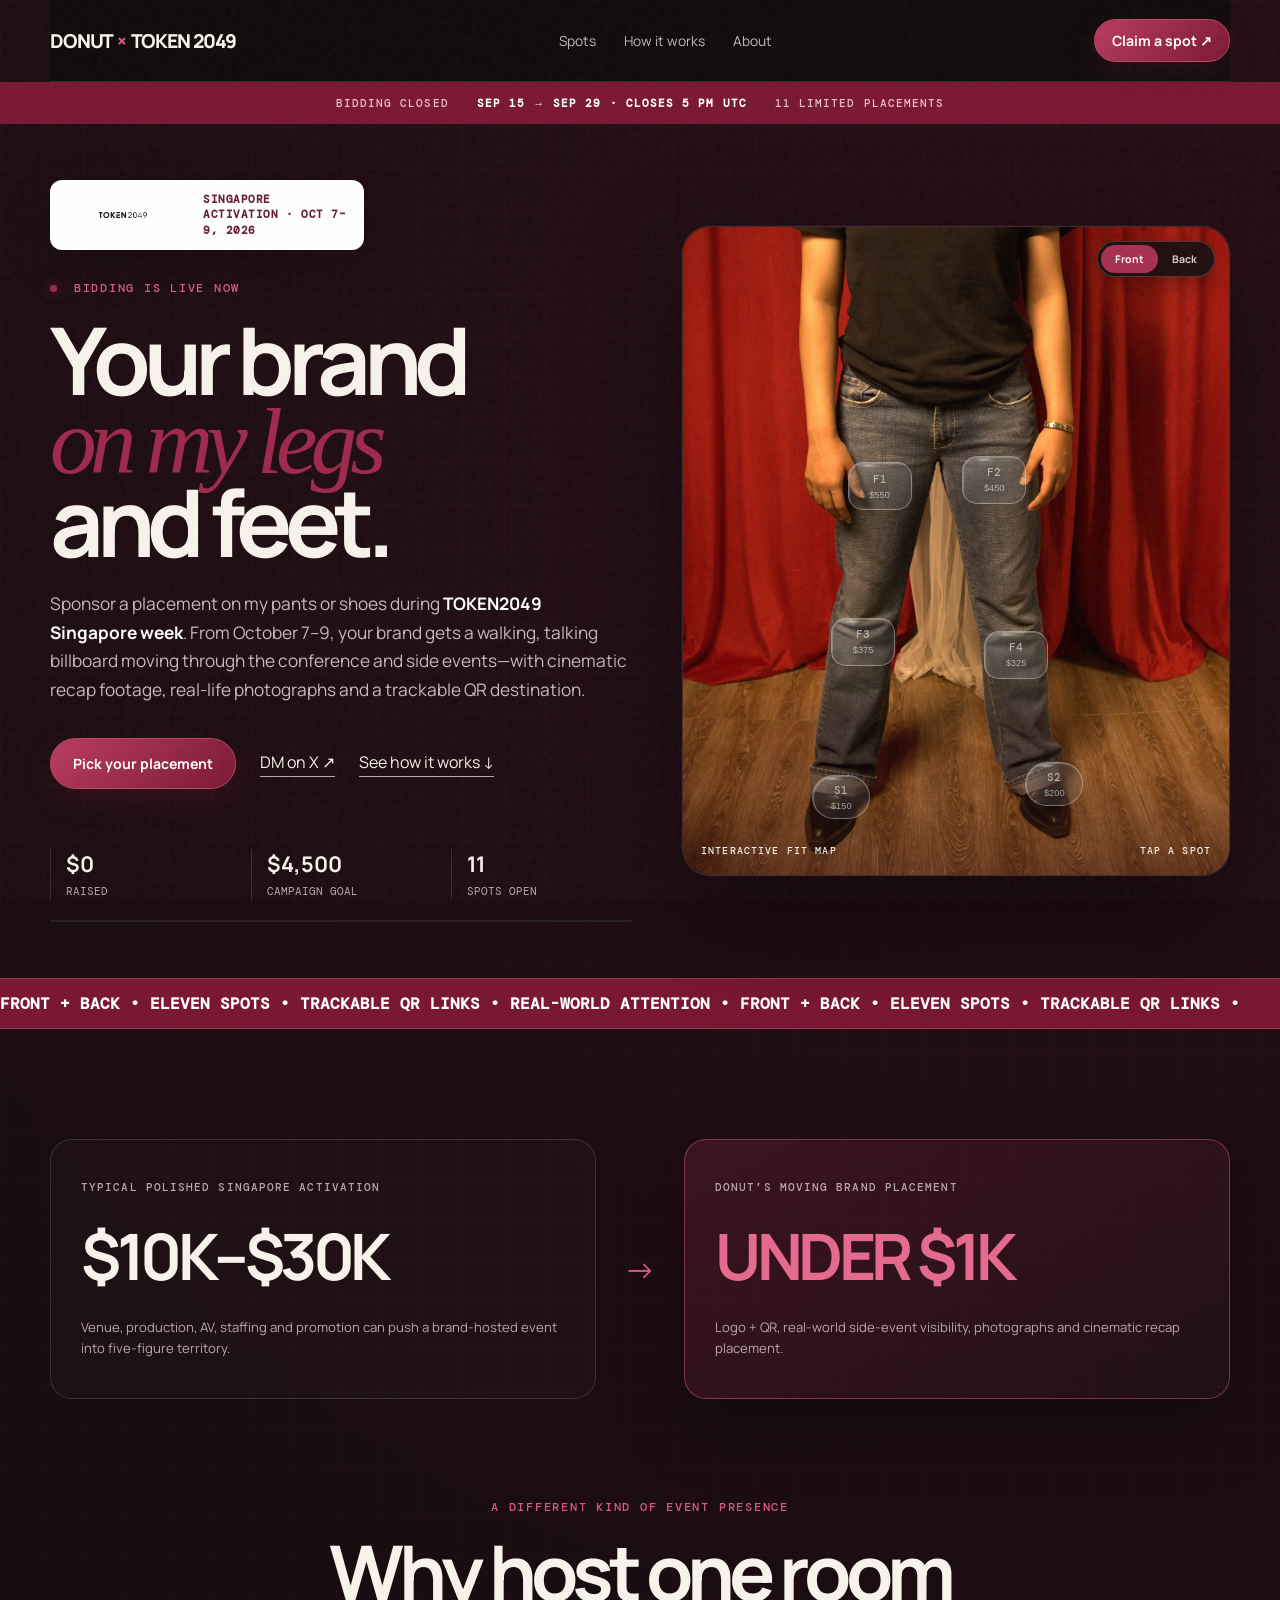
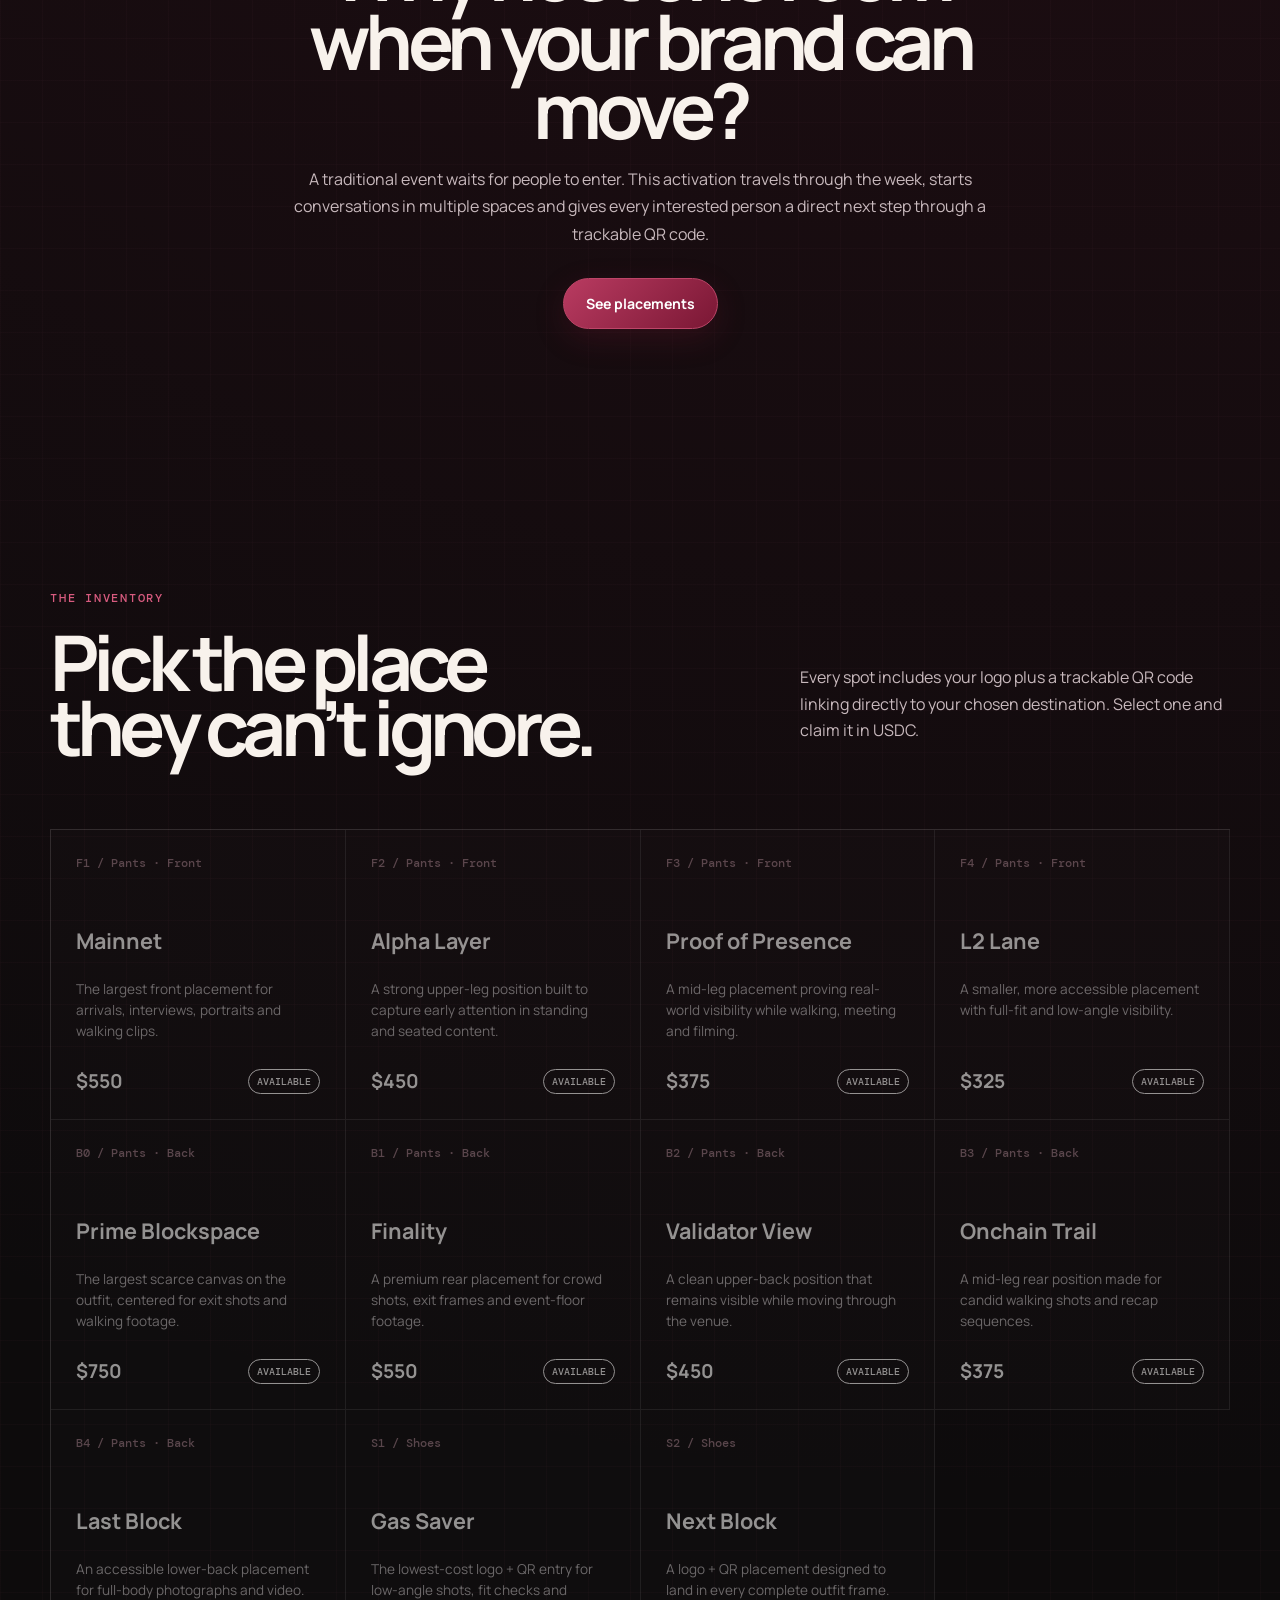
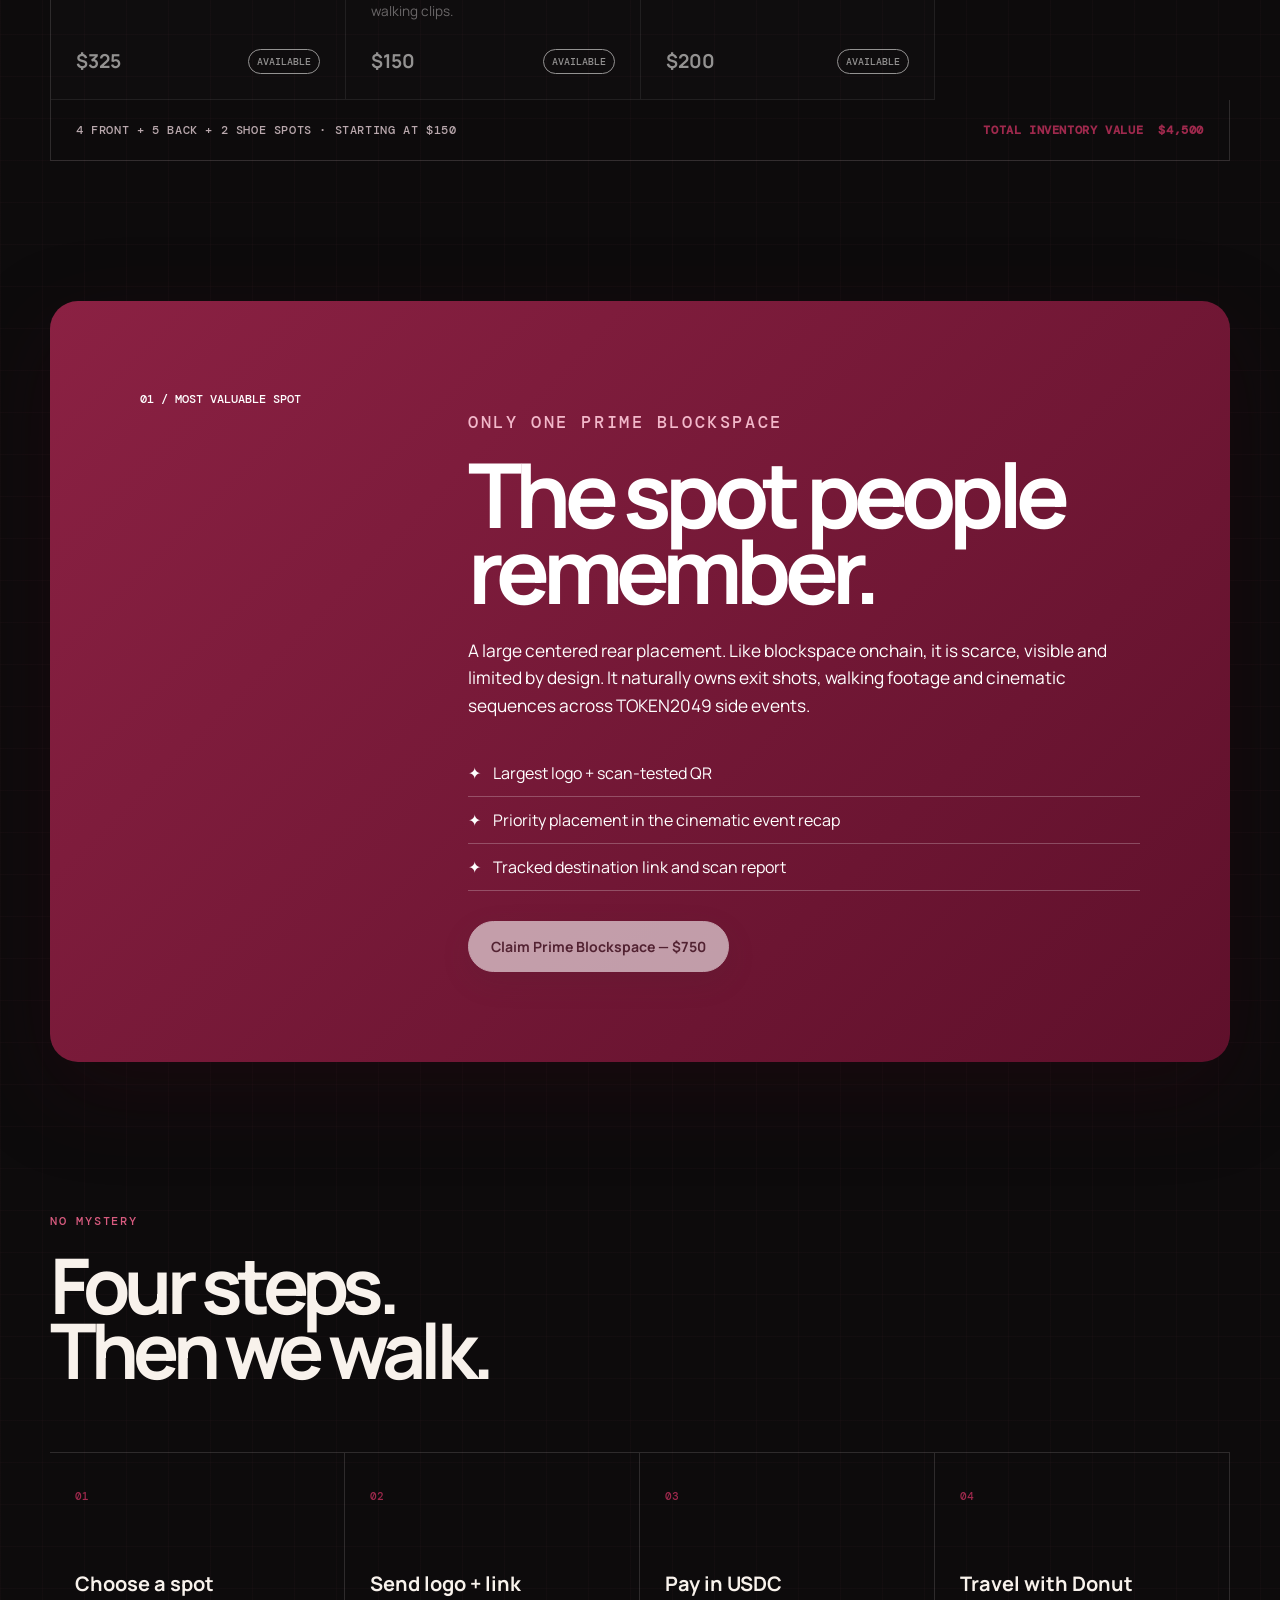
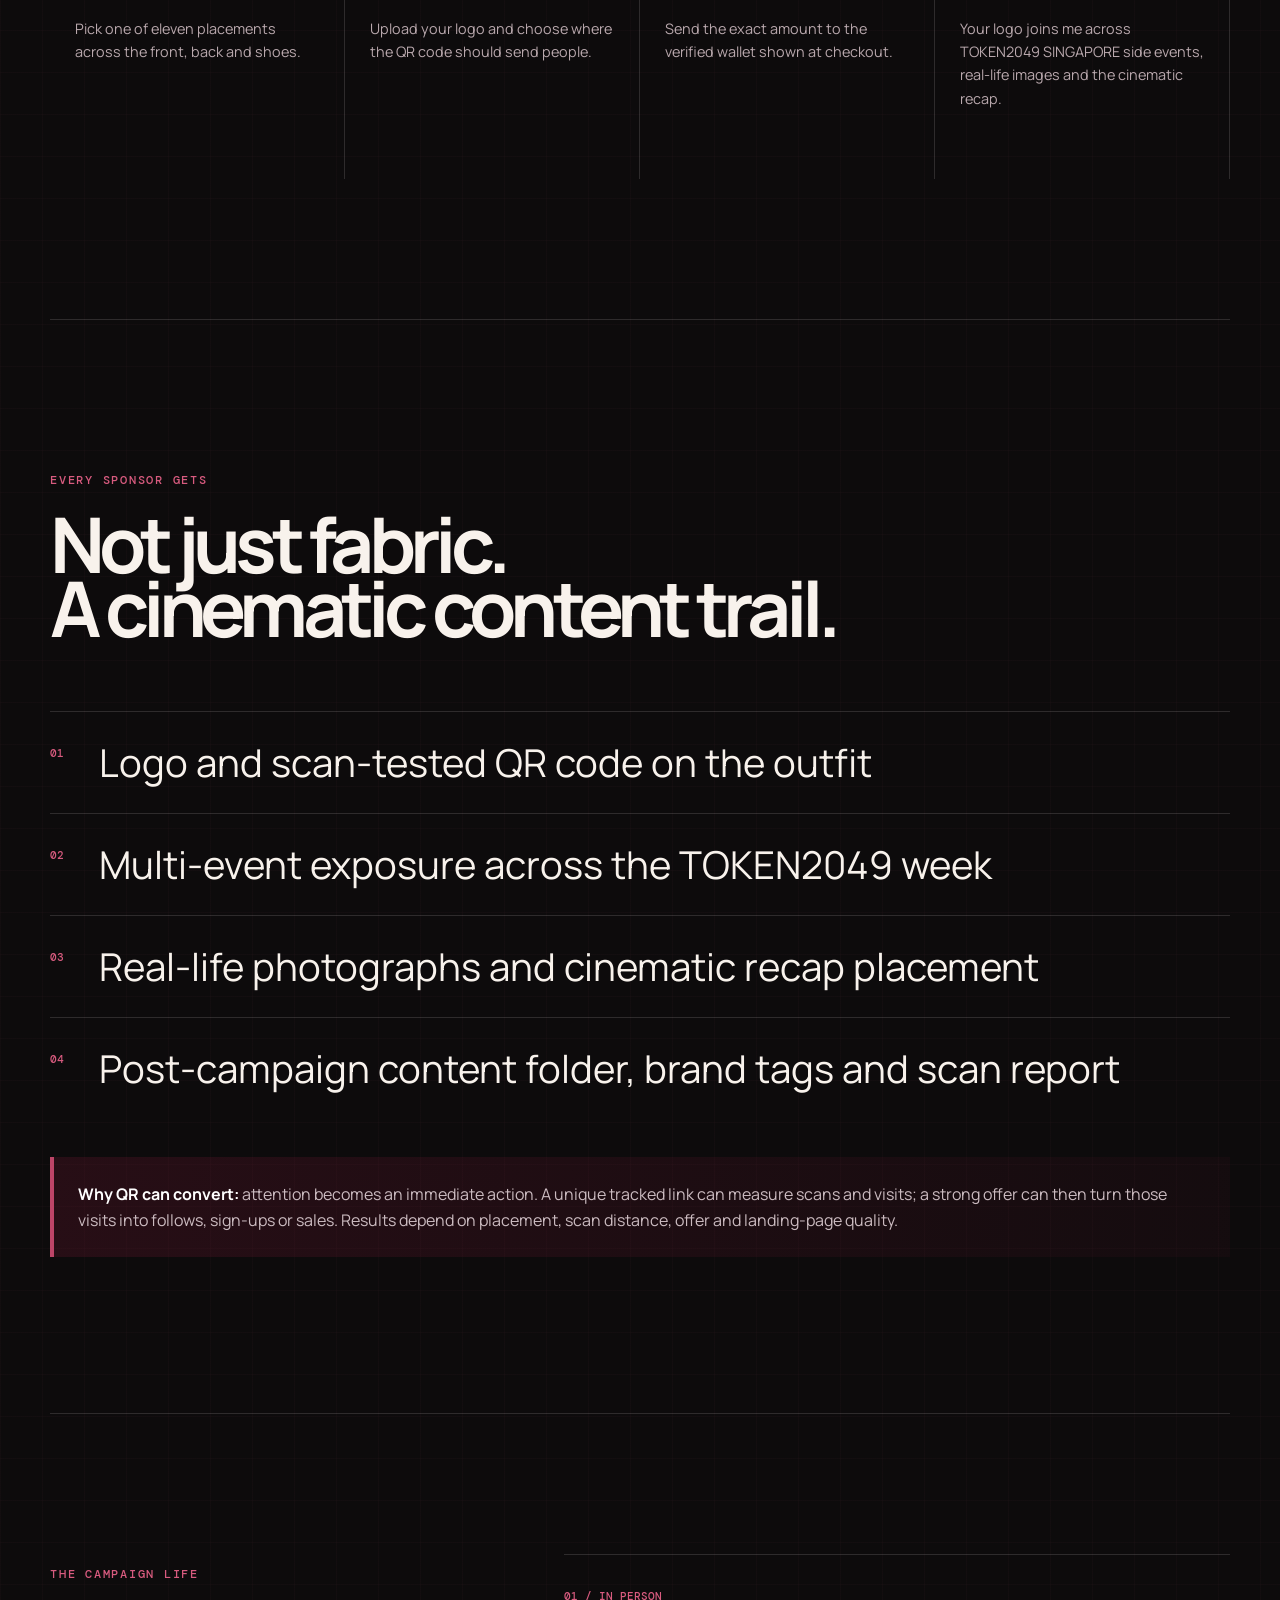
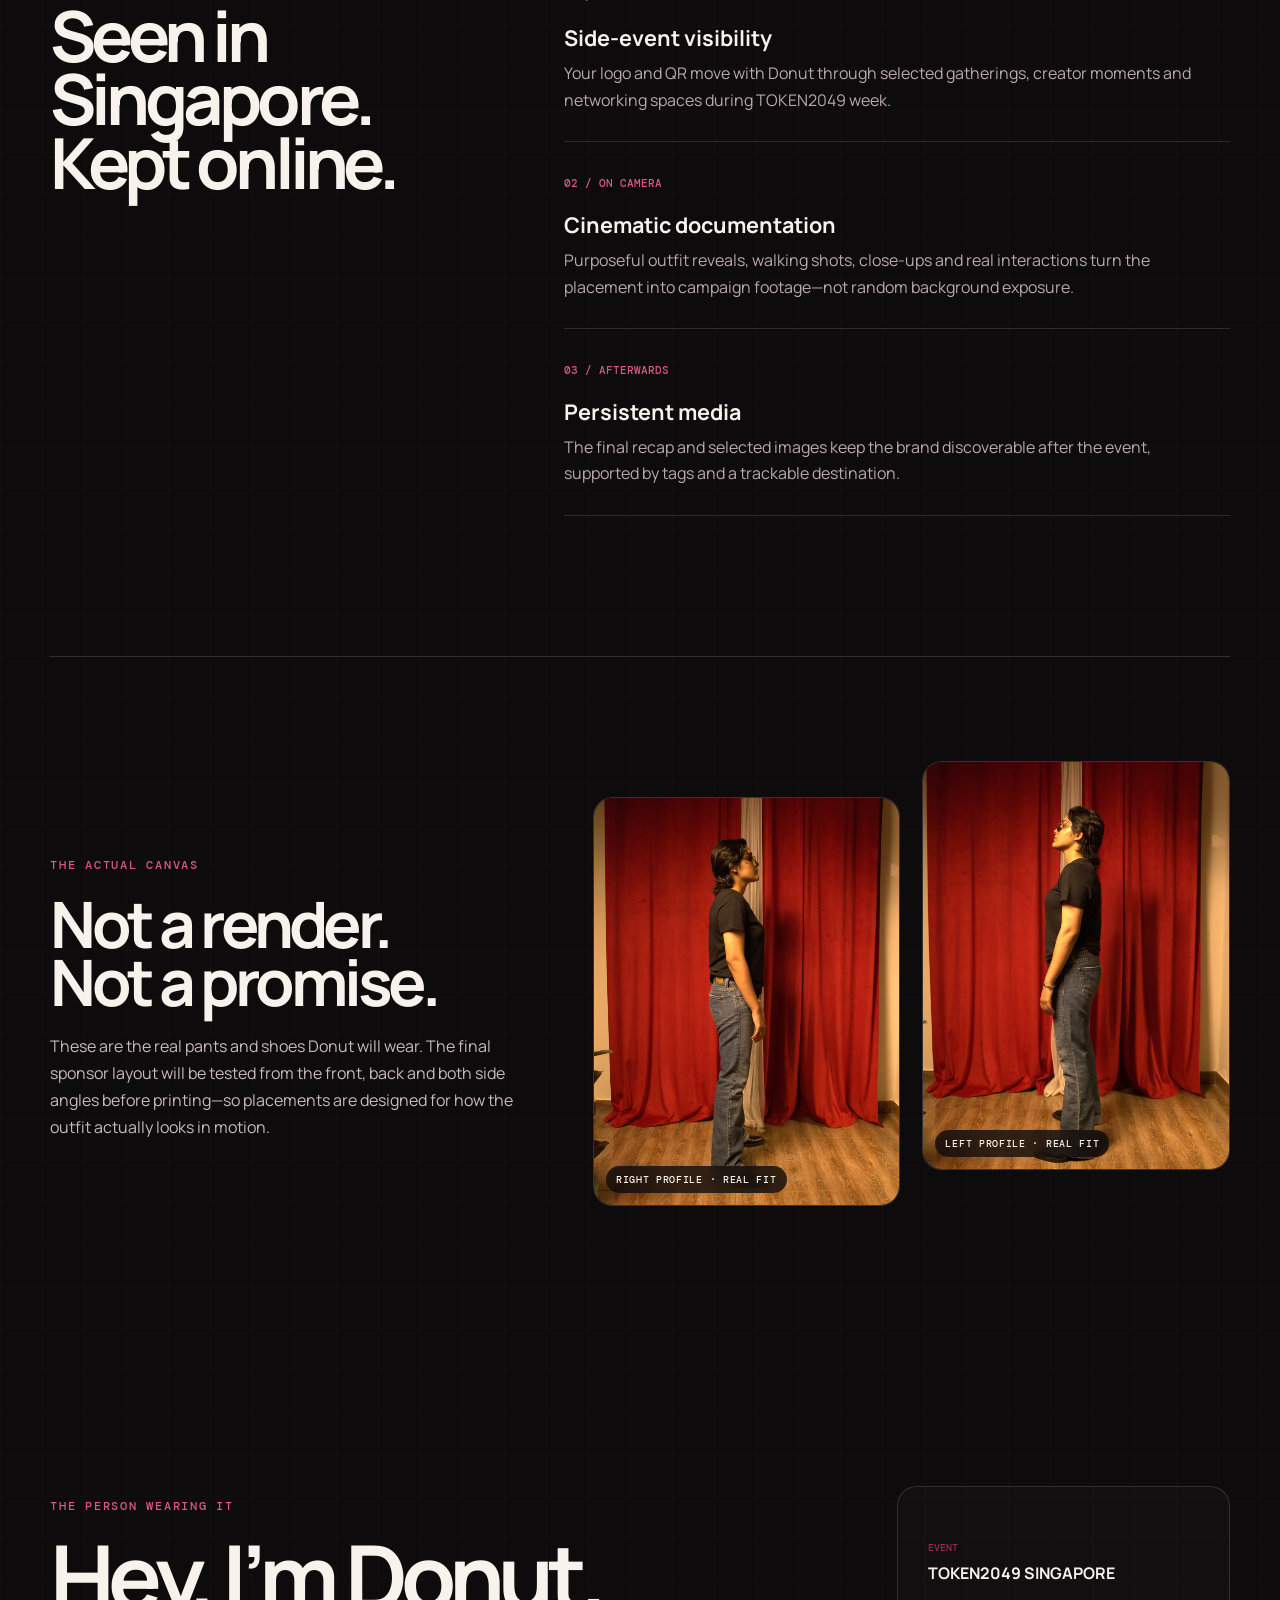
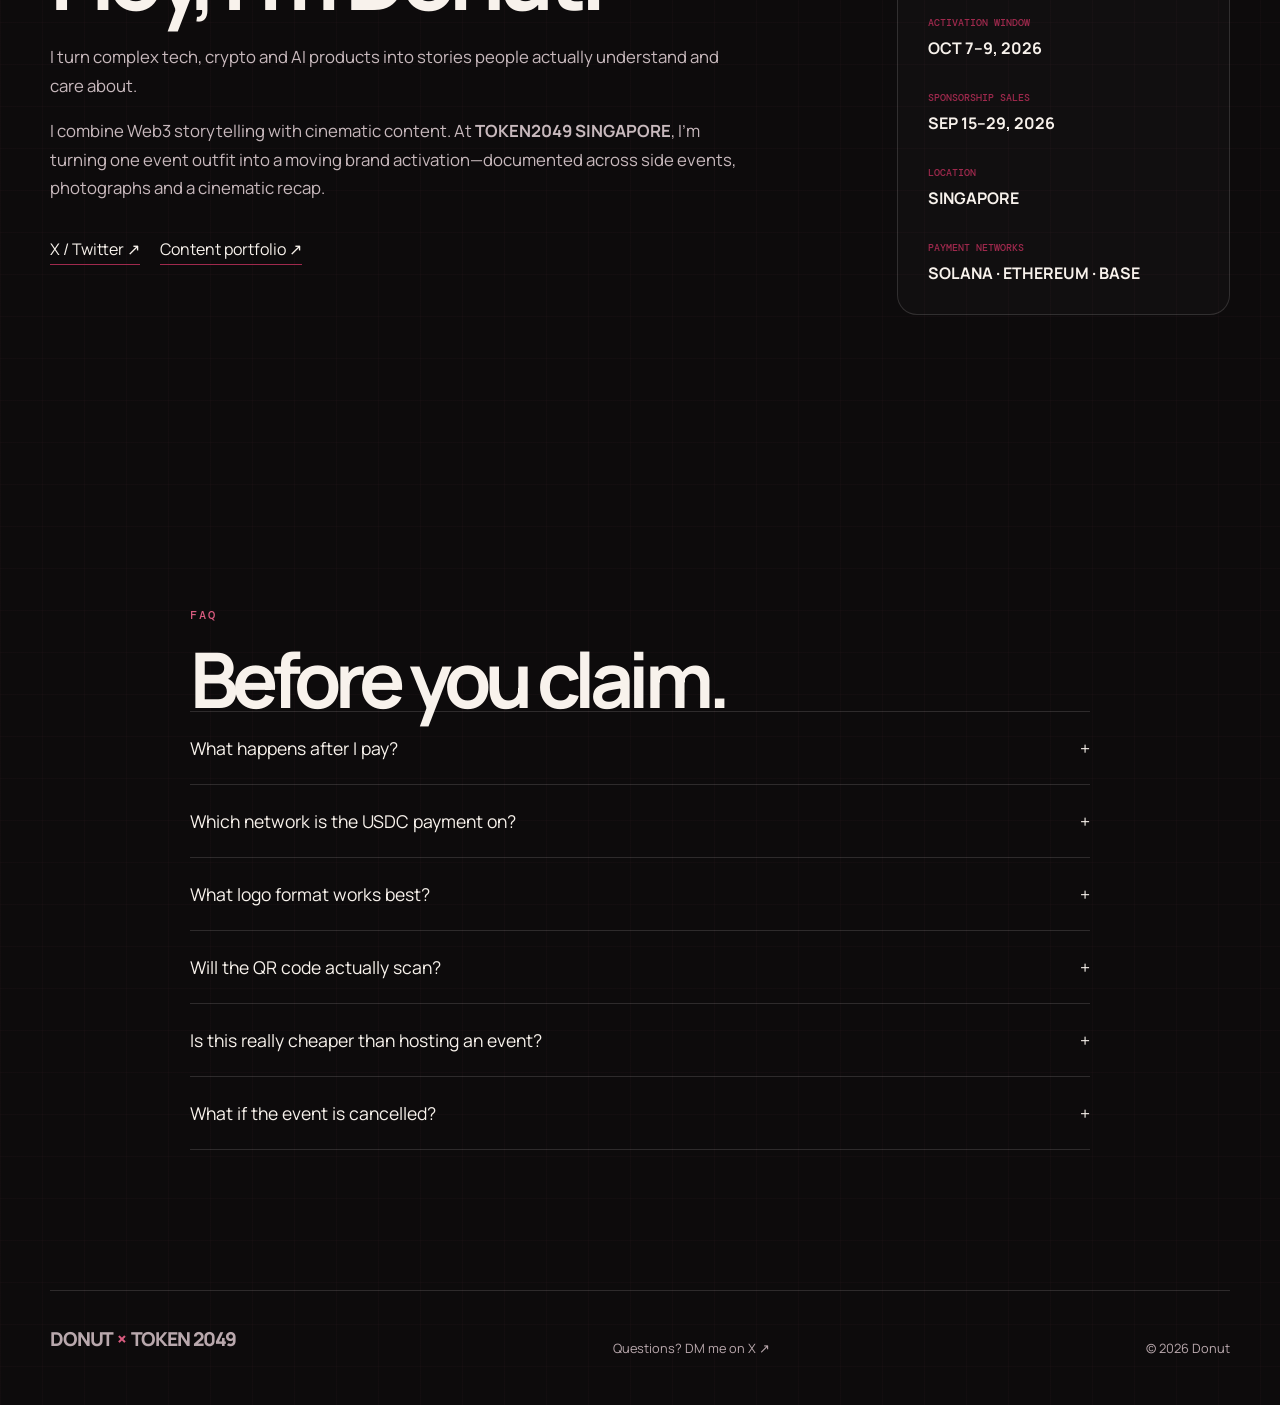
==== commit a38a15b6: "Add files via upload" ====
--- a/index.html
+++ b/index.html
@@ -130,19 +130,26 @@
   <dialog id="claim-modal">
     <button class="modal-close" aria-label="Close dialog">×</button>
     <p class="eyebrow">Claim placement</p><h2 id="modal-title">T1 — $[PRICE]</h2>
-    <form id="claim-form">
+    <form id="claim-form" action="https://usebasin.com/f/d99450cefe47" method="POST" enctype="multipart/form-data" data-basin-form data-basin-success-action="render" data-basin-success-id="claim-success" data-basin-error-id="claim-error" data-basin-spam-protection="none">
+      <input type="hidden" id="claim-spot-id" name="spot_id" />
+      <input type="hidden" id="claim-spot-name" name="spot_name" />
+      <input type="hidden" id="claim-spot-price" name="spot_price" />
       <label>Brand name<input required name="brand" placeholder="Your project or company" /></label>
       <label>Work email<input required type="email" name="email" placeholder="you@brand.com" /></label>
       <label>QR destination<input required type="url" name="destination" placeholder="Website, X account, Telegram or campaign link" /></label>
       <label>Logo file <small>Optional — send it later if needed</small><input type="file" name="logo" accept=".png,.svg,image/png,image/svg+xml" /></label>
+      <label>QR code file <small>Optional — I can generate one from your destination link</small><input type="file" name="qr_code" accept=".png,.svg,.jpg,.jpeg,image/png,image/svg+xml,image/jpeg" /></label>
       <label>Transaction hash<input required name="transaction" placeholder="Paste USDC transaction hash" /></label>
       <label>Payment network<select id="payment-network" name="network"><option value="solana">Solana USDC</option><option value="ethereum">Ethereum ERC-20 USDC</option><option value="base">Base USDC</option></select></label>
       <div class="wallet"><span id="wallet-label">ONCHAIN CLAIM · SOLANA USDC</span><code id="wallet-address">9waU4ReAW6YCxbyCae4d2WsyQsTYhSkiA5s5pdFWG8ip</code><button type="button" id="copy-wallet">Copy selected wallet</button><small>Send only native USDC using the network selected above. A wrong-network transfer may be unrecoverable.</small></div>
-      <button class="pill full" type="submit">Confirm my spot</button>
-      <p class="form-note">This prototype stores nothing yet. Connect the form endpoint and wallet before launch.</p>
+      <button class="pill full" type="submit">Submit claim for verification</button>
+      <div id="claim-success" class="form-note" style="display:none">Claim received. Your placement remains pending until the USDC transaction is verified.</div>
+      <div id="claim-error" class="form-note" style="display:none">Your claim could not be submitted. Check the fields and try again.</div>
+      <p class="form-note">Submitting does not reserve a spot. A placement is confirmed only after onchain payment verification.</p>
     </form>
   </dialog>
   <div class="toast" role="status" aria-live="polite"></div>
+  <script src="https://js.usebasin.com/v2.11.1.min.js" defer></script>
   <script src="./script.js"></script>
 </body>
 </html>
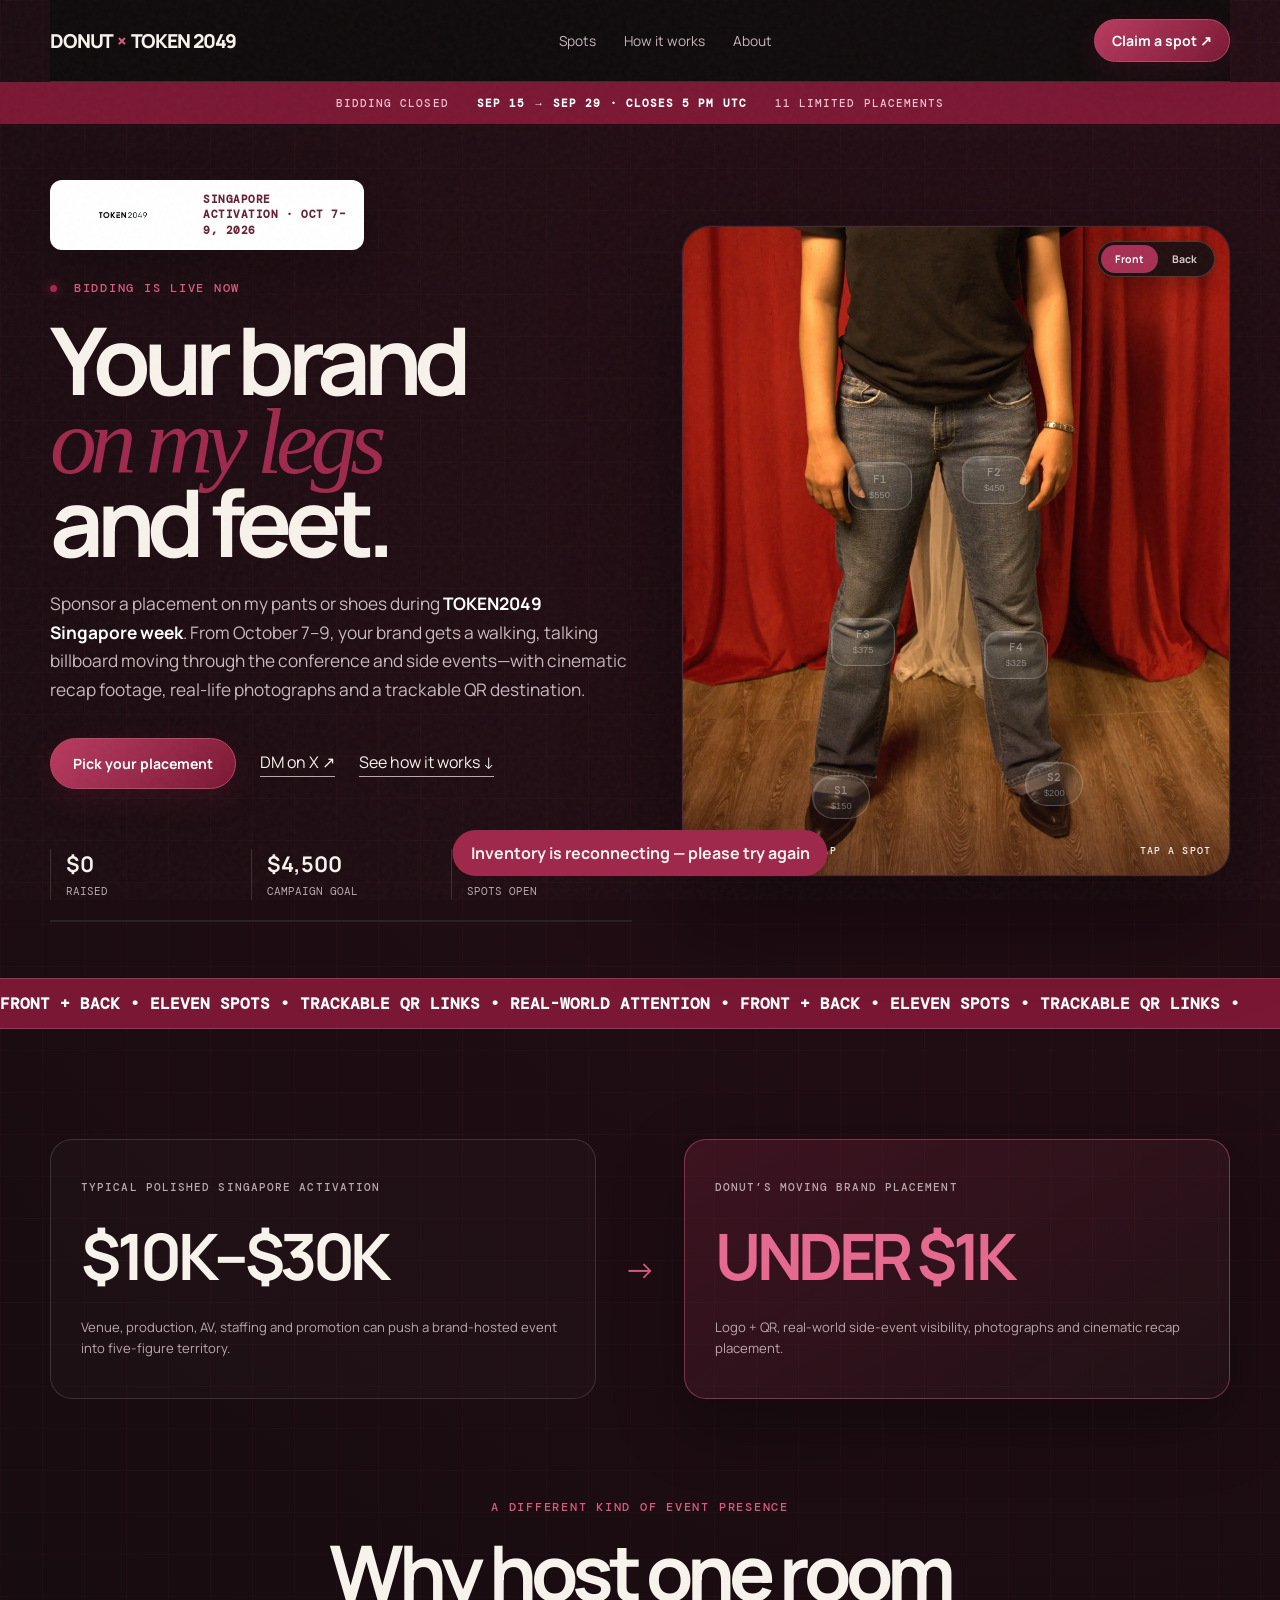
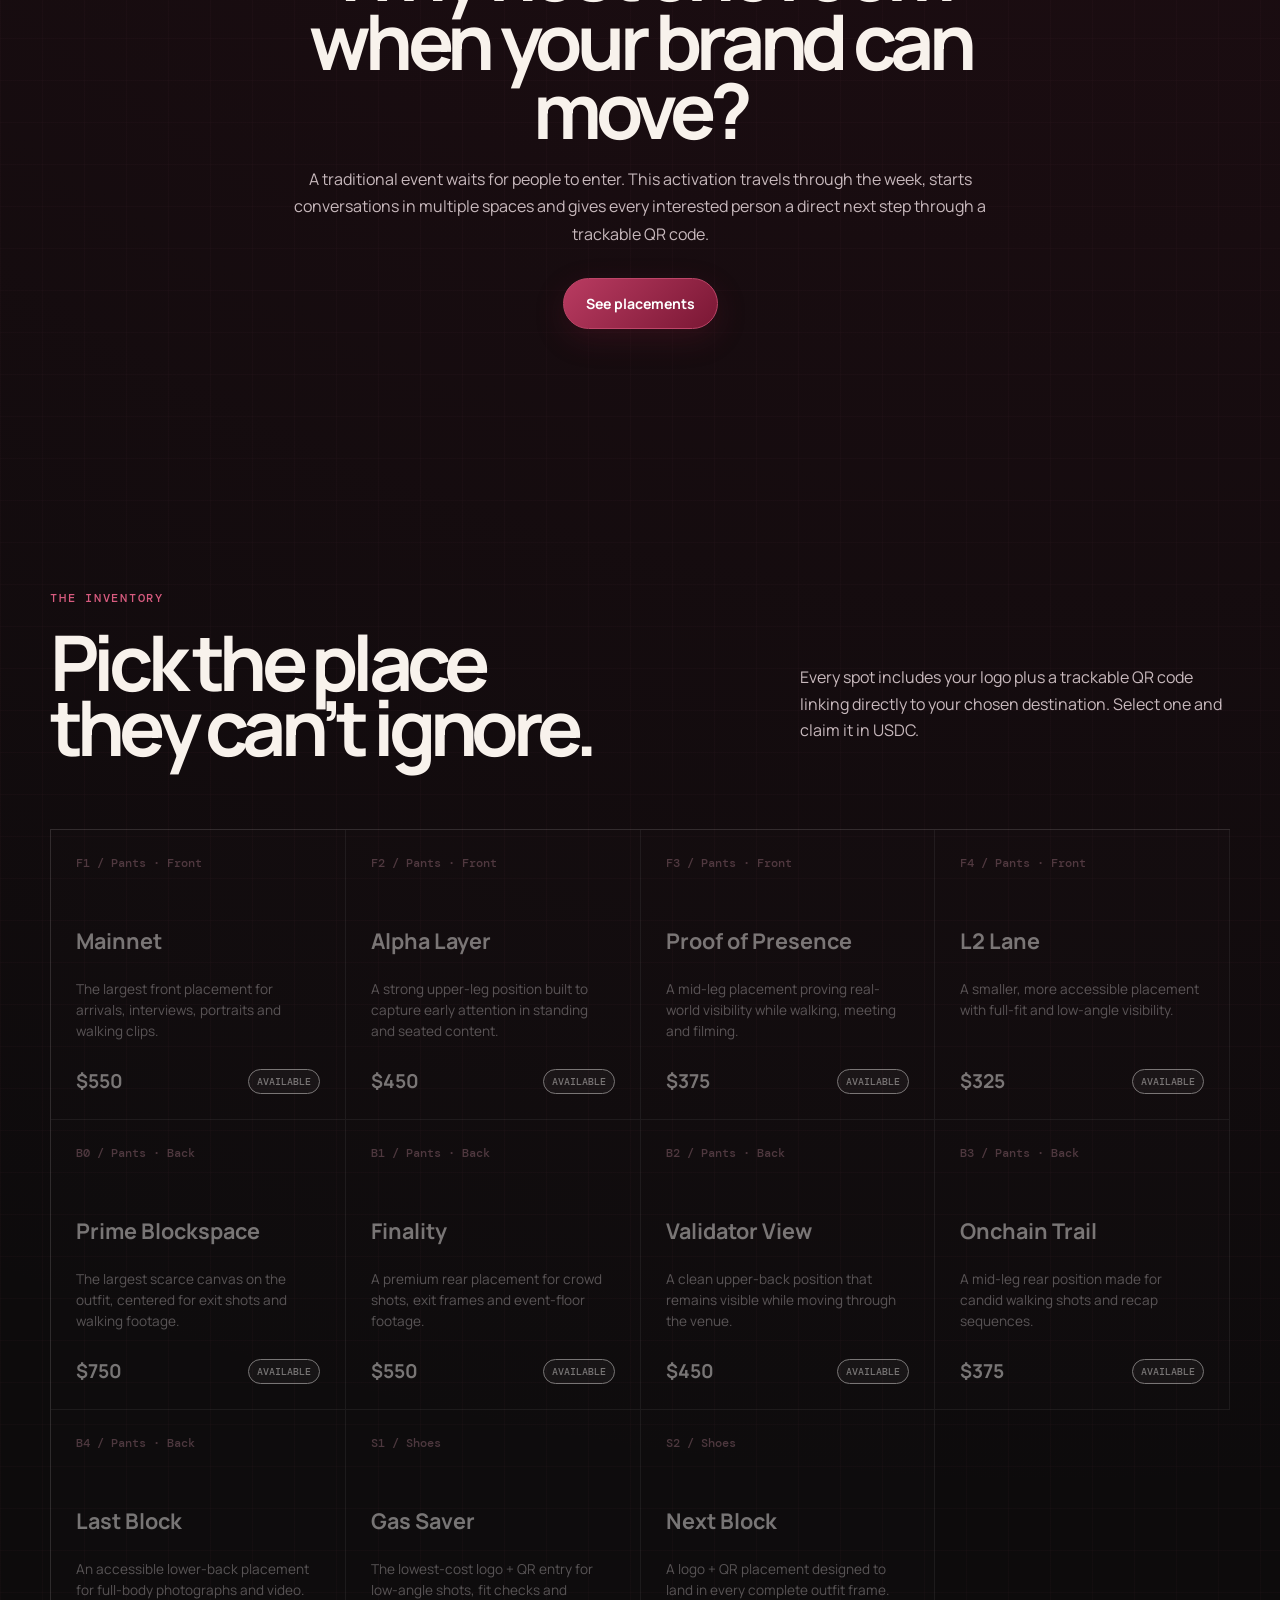
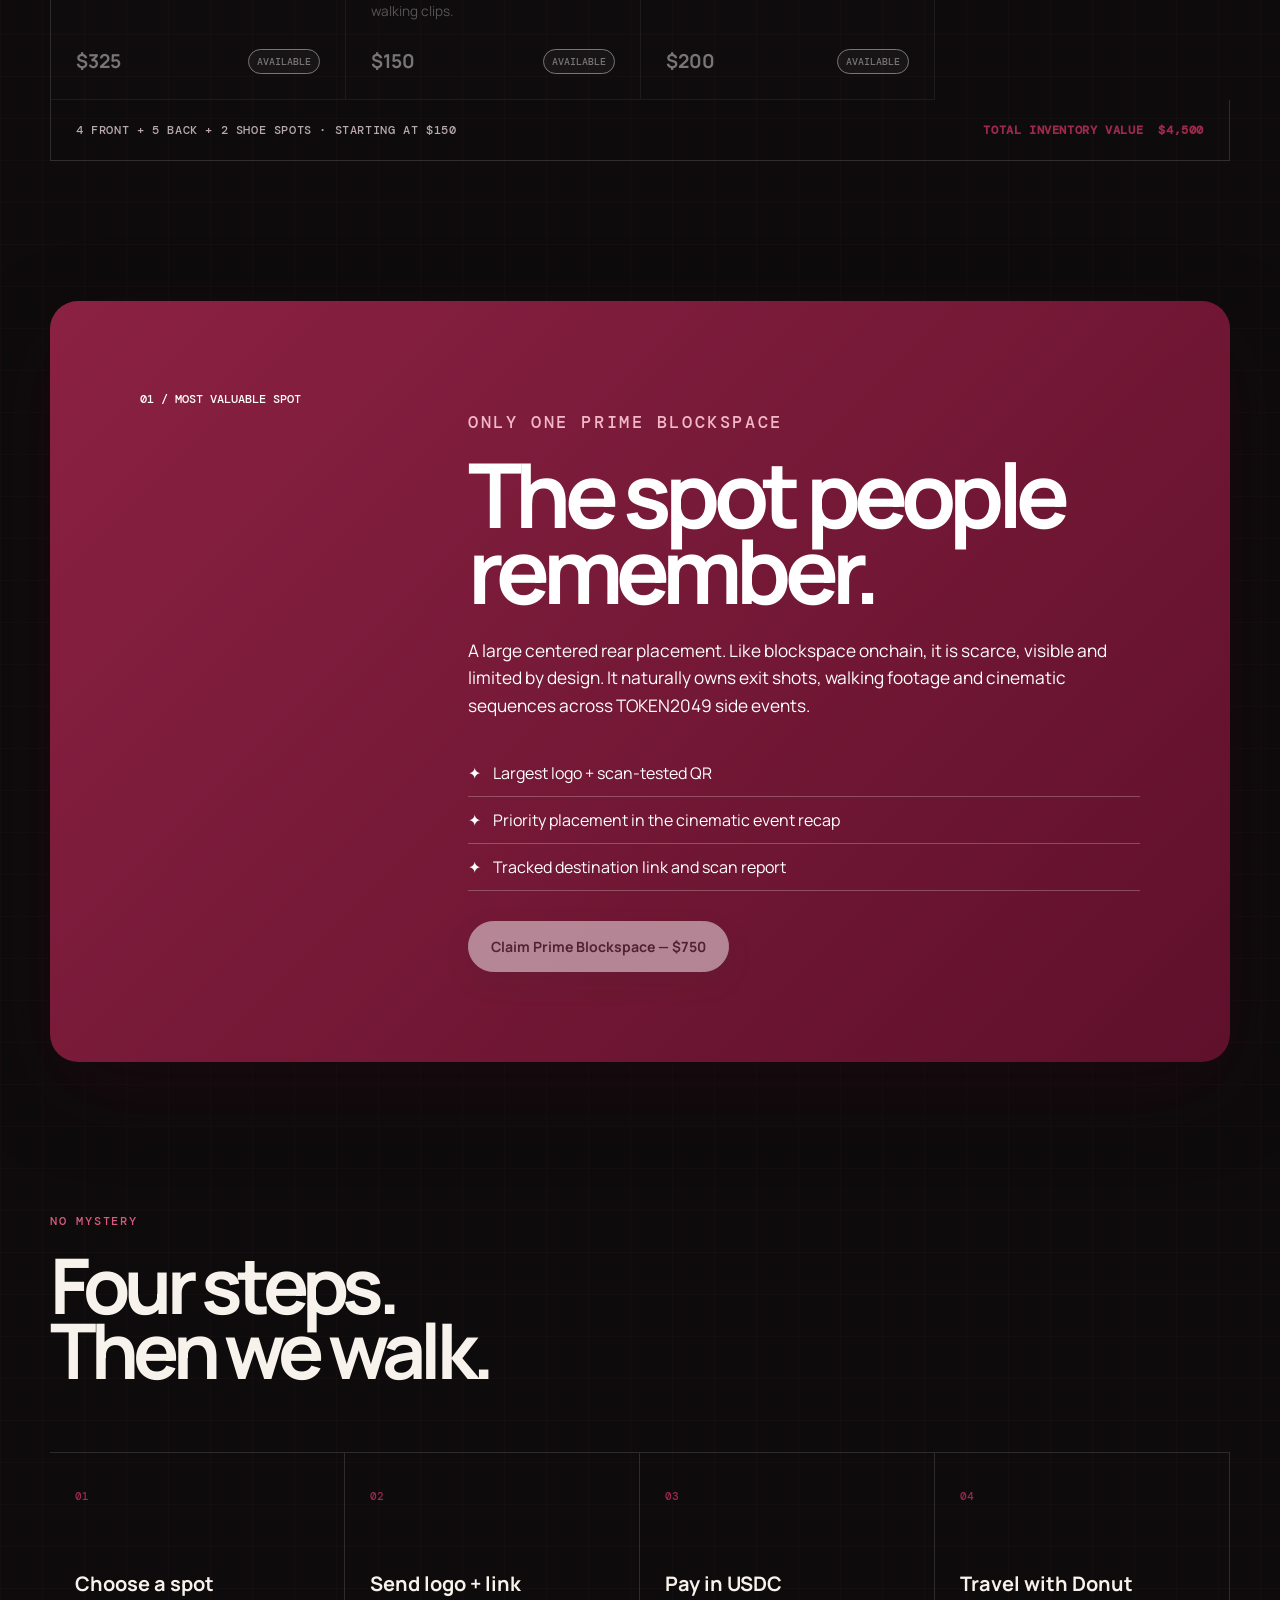
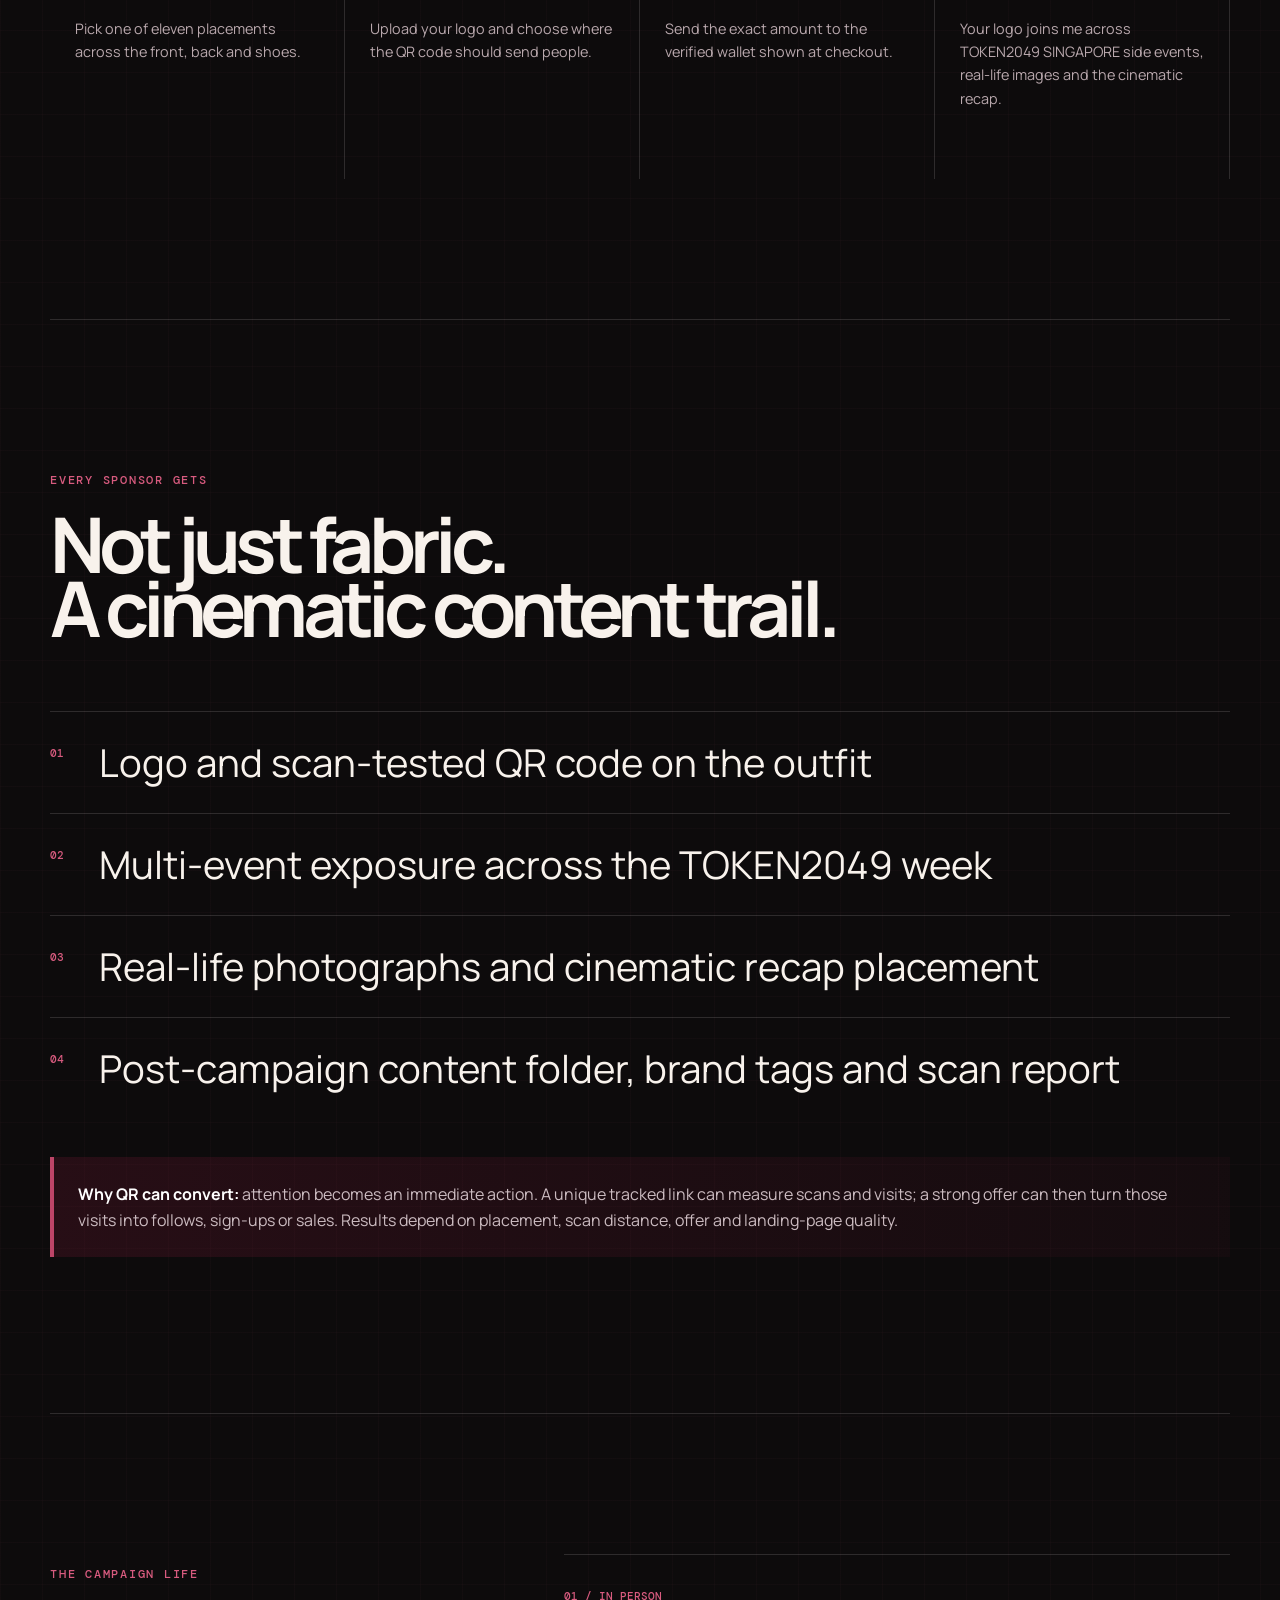
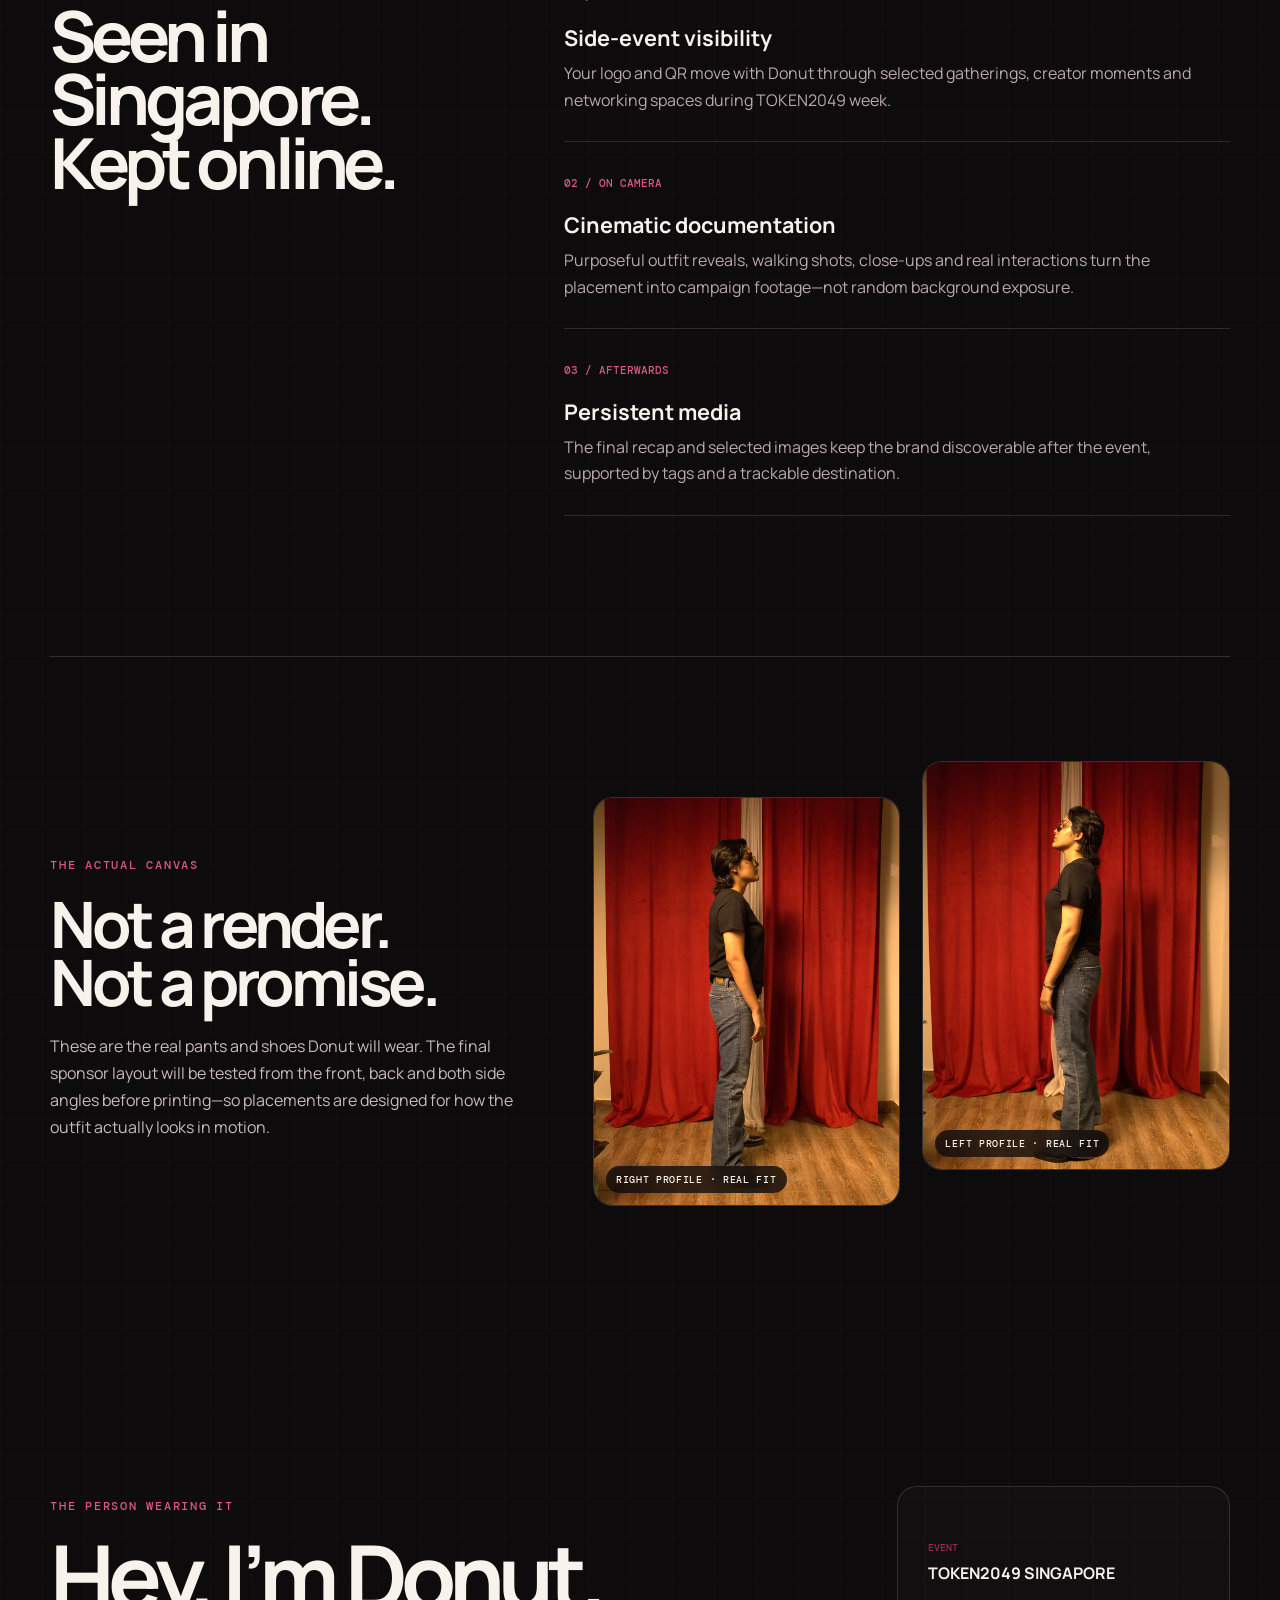
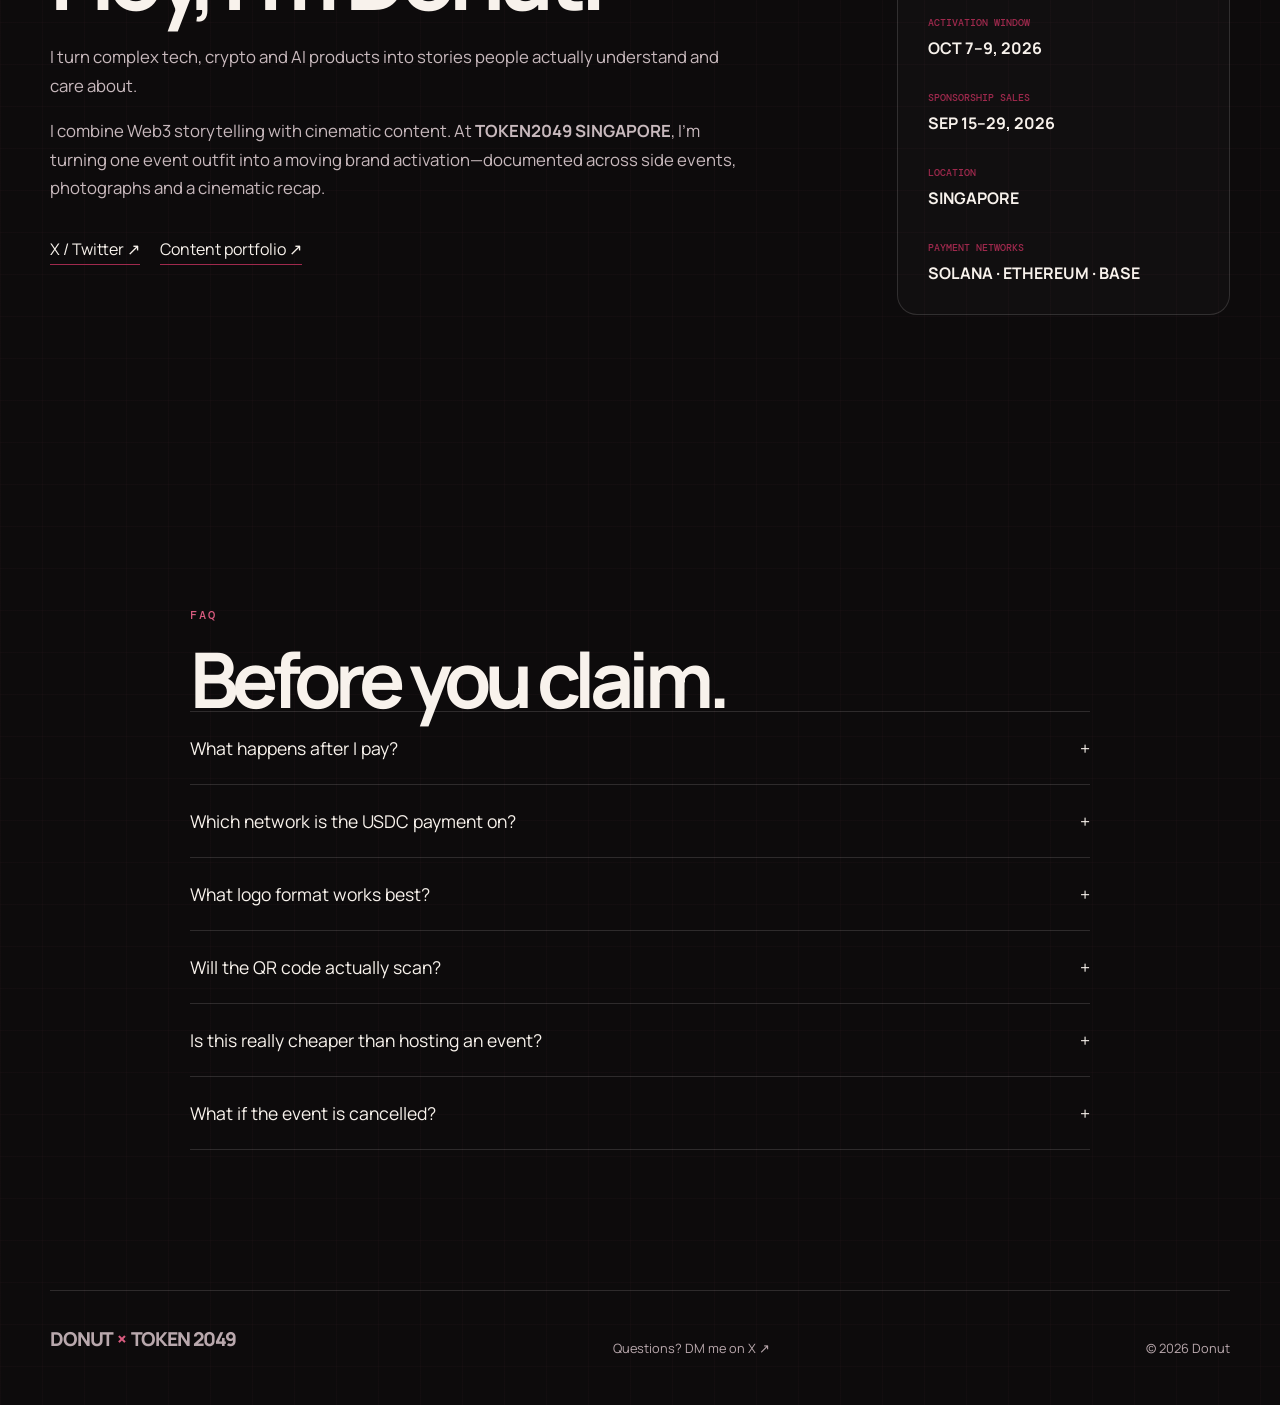
==== commit 0c431425: "Add files via upload" ====
--- a/index.html
+++ b/index.html
@@ -130,26 +130,27 @@
   <dialog id="claim-modal">
     <button class="modal-close" aria-label="Close dialog">×</button>
     <p class="eyebrow">Claim placement</p><h2 id="modal-title">T1 — $[PRICE]</h2>
-    <form id="claim-form" action="https://usebasin.com/f/d99450cefe47" method="POST" enctype="multipart/form-data" data-basin-form data-basin-success-action="render" data-basin-success-id="claim-success" data-basin-error-id="claim-error" data-basin-spam-protection="none">
+    <form id="claim-form" action="/api/claim" method="POST" enctype="multipart/form-data" accept-charset="UTF-8">
       <input type="hidden" id="claim-spot-id" name="spot_id" />
       <input type="hidden" id="claim-spot-name" name="spot_name" />
       <input type="hidden" id="claim-spot-price" name="spot_price" />
+      <input type="hidden" id="reservation-token" name="reservation_token" />
       <label>Brand name<input required name="brand" placeholder="Your project or company" /></label>
+      <label>X profile link<input required type="url" name="x_profile" placeholder="https://x.com/yourbrand" /></label>
       <label>Work email<input required type="email" name="email" placeholder="you@brand.com" /></label>
       <label>QR destination<input required type="url" name="destination" placeholder="Website, X account, Telegram or campaign link" /></label>
-      <label>Logo file <small>Optional — send it later if needed</small><input type="file" name="logo" accept=".png,.svg,image/png,image/svg+xml" /></label>
+      <label>Logo file <small>Required — transparent SVG or PNG preferred</small><input required type="file" name="logo" accept=".png,.svg,image/png,image/svg+xml" /></label>
       <label>QR code file <small>Optional — I can generate one from your destination link</small><input type="file" name="qr_code" accept=".png,.svg,.jpg,.jpeg,image/png,image/svg+xml,image/jpeg" /></label>
-      <label>Transaction hash<input required name="transaction" placeholder="Paste USDC transaction hash" /></label>
+      <label>Transaction explorer link<input required type="url" name="transaction" placeholder="Paste the Solscan, Etherscan or Basescan transaction link" /></label>
       <label>Payment network<select id="payment-network" name="network"><option value="solana">Solana USDC</option><option value="ethereum">Ethereum ERC-20 USDC</option><option value="base">Base USDC</option></select></label>
       <div class="wallet"><span id="wallet-label">ONCHAIN CLAIM · SOLANA USDC</span><code id="wallet-address">9waU4ReAW6YCxbyCae4d2WsyQsTYhSkiA5s5pdFWG8ip</code><button type="button" id="copy-wallet">Copy selected wallet</button><small>Send only native USDC using the network selected above. A wrong-network transfer may be unrecoverable.</small></div>
-      <button class="pill full" type="submit">Submit claim for verification</button>
-      <div id="claim-success" class="form-note" style="display:none">Claim received. Your placement remains pending until the USDC transaction is verified.</div>
-      <div id="claim-error" class="form-note" style="display:none">Your claim could not be submitted. Check the fields and try again.</div>
-      <p class="form-note">Submitting does not reserve a spot. A placement is confirmed only after onchain payment verification.</p>
+      <button class="pill full" id="claim-submit" type="submit">Submit claim for verification</button>
+      <p class="form-note" id="reservation-note">This placement is reserved to you for 15 minutes. It becomes SOLD only after payment verification.</p>
     </form>
+    <div id="claim-success" class="form-note" style="display:none">Claim received. Your placement remains pending until the USDC transaction is verified. You can close this window now.</div>
+    <div id="claim-error" class="form-note" style="display:none">Your claim could not be submitted. Close this window, reopen the spot and try again.</div>
   </dialog>
   <div class="toast" role="status" aria-live="polite"></div>
-  <script src="https://js.usebasin.com/v2.11.1.min.js" defer></script>
   <script src="./script.js"></script>
 </body>
 </html>
--- a/theme.css
+++ b/theme.css
@@ -28,6 +28,9 @@
 .ticker{background:#7a1734;color:#fff;border-color:#9b3554}
 .value-contrast{padding-block:110px;display:grid;grid-template-columns:1fr auto 1fr;gap:28px;align-items:center}.value-cost,.value-offer{min-height:260px;padding:30px;border:1px solid var(--line);border-radius:22px;display:flex;flex-direction:column;justify-content:center;background:rgba(255,255,255,.02)}.value-offer{border-color:rgba(216,91,127,.48);background:linear-gradient(145deg,rgba(159,41,77,.24),rgba(255,255,255,.02));box-shadow:0 25px 70px rgba(0,0,0,.28)}.value-cost span,.value-offer span{font:500 .68rem DM Mono;letter-spacing:.1em;color:#b9a8ad}.value-cost strong,.value-offer strong{display:block;font-size:clamp(2.8rem,5vw,5.2rem);letter-spacing:-.07em;margin:18px 0}.value-offer strong{color:#e46b8f}.value-cost small,.value-offer small{font-size:.82rem;line-height:1.6;color:#b9a8ad}.value-arrow{font-size:2rem;color:#d85b7f}.value-copy{grid-column:1/-1;text-align:center;max-width:880px;margin:60px auto 0}.value-copy h2{font-size:clamp(3rem,6vw,6rem);letter-spacing:-.07em;line-height:.9;margin:22px 0}.value-copy>p:not(.eyebrow){color:#c8b9bd;line-height:1.7;max-width:700px;margin:0 auto 30px}
 .spot-card{background:rgba(255,255,255,.015)}.spot-card:hover{background:#851f40;color:#fff}.spot-card .code{color:#d85b7f}.spot-card:hover .code,.spot-card:hover p{color:#fff}
+.spot-card.claimed{cursor:not-allowed;opacity:.46;filter:saturate(.35)}.spot-card.claimed:hover{background:rgba(255,255,255,.015);color:inherit}.spot-card.claimed:hover .code{color:#d85b7f}.spot-card.claimed:hover p{color:var(--muted)}.spot-card.claimed .available{background:rgba(255,255,255,.08)}
+.marker.claimed{cursor:not-allowed;opacity:.38;filter:grayscale(1);scale:1}.marker.claimed:hover{background:linear-gradient(145deg,rgba(255,255,255,.2),rgba(255,255,255,.09) 48%,rgba(255,255,255,.04));scale:1}.claim-feature.claimed{cursor:not-allowed;opacity:.48;filter:grayscale(1)}
+.status-reserved .available,.marker.status-reserved{color:#ffe69a}.status-pending .available,.marker.status-pending{color:#efb8ca}.status-sold .available,.marker.status-sold{color:#aaa}.spot-card.status-reserved{border-color:rgba(255,214,102,.34)}.spot-card.status-pending{border-color:rgba(216,91,127,.45)}.spot-card.status-sold{opacity:.34}.marker.status-reserved,.marker.status-pending{opacity:.62}.marker.status-sold{opacity:.28}
 .feature{background:linear-gradient(135deg,#8b2143,#5f102b);color:#fff;box-shadow:0 30px 90px rgba(50,5,20,.3)}.feature .eyebrow{color:#f2b8ca}.feature .pill{background:#fff;color:#681f35;border-color:#fff}.feature li{border-color:rgba(255,255,255,.24)}
 .conversion-note{margin-top:38px;padding:24px;border-left:4px solid #bd4568;background:linear-gradient(90deg,rgba(122,23,52,.24),rgba(122,23,52,.07));color:#cbbbc0;line-height:1.65}.conversion-note strong{color:#fff}
 .campaign-life{padding-block:140px;display:grid;grid-template-columns:.8fr 1.2fr;gap:70px;border-bottom:1px solid var(--line)}.campaign-life h2{font-size:clamp(3rem,5.5vw,5.8rem);letter-spacing:-.07em;line-height:.9;margin:22px 0}.campaign-phases{border-top:1px solid var(--line)}.campaign-phases article{padding:28px 0;border-bottom:1px solid var(--line)}.campaign-phases span{font:500 .7rem DM Mono;color:#d85b7f}.campaign-phases h3{font-size:1.35rem;margin:18px 0 8px}.campaign-phases p{color:#b9a8ad;line-height:1.65;max-width:650px;margin:0}
